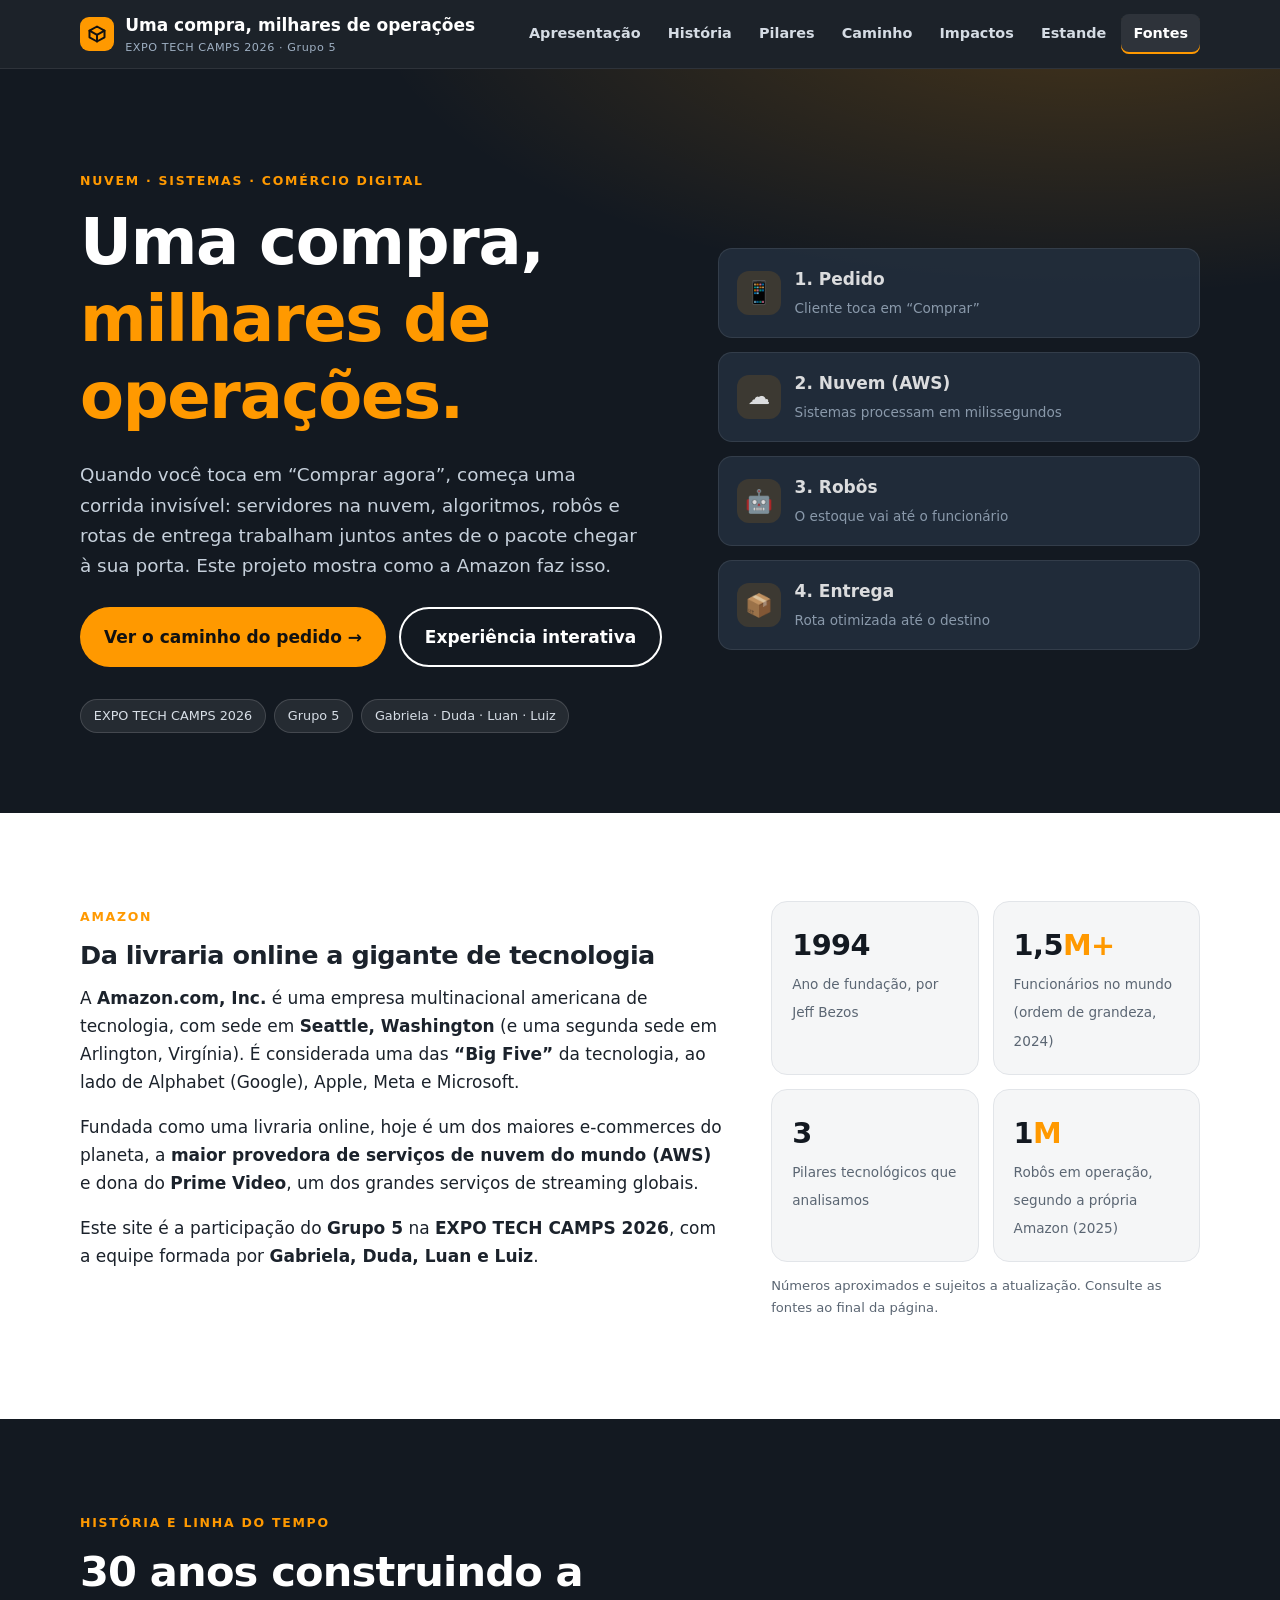
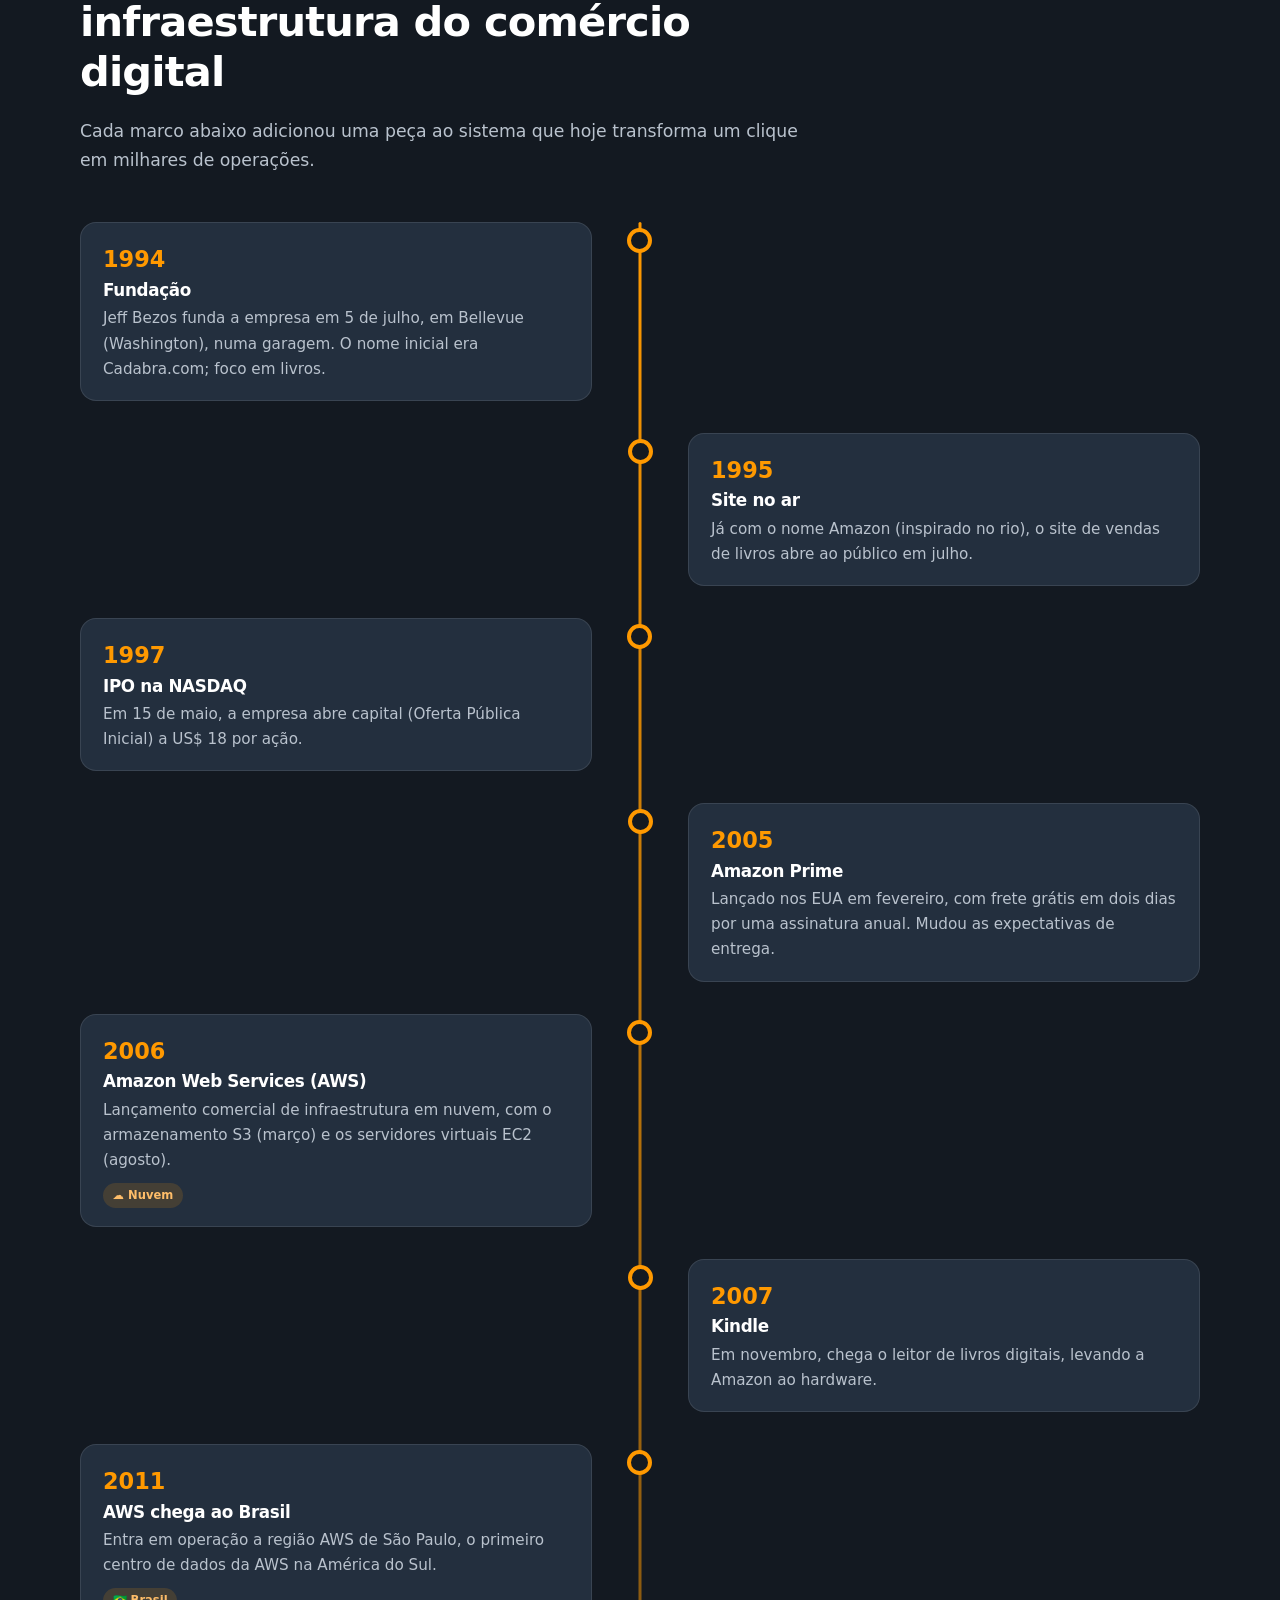
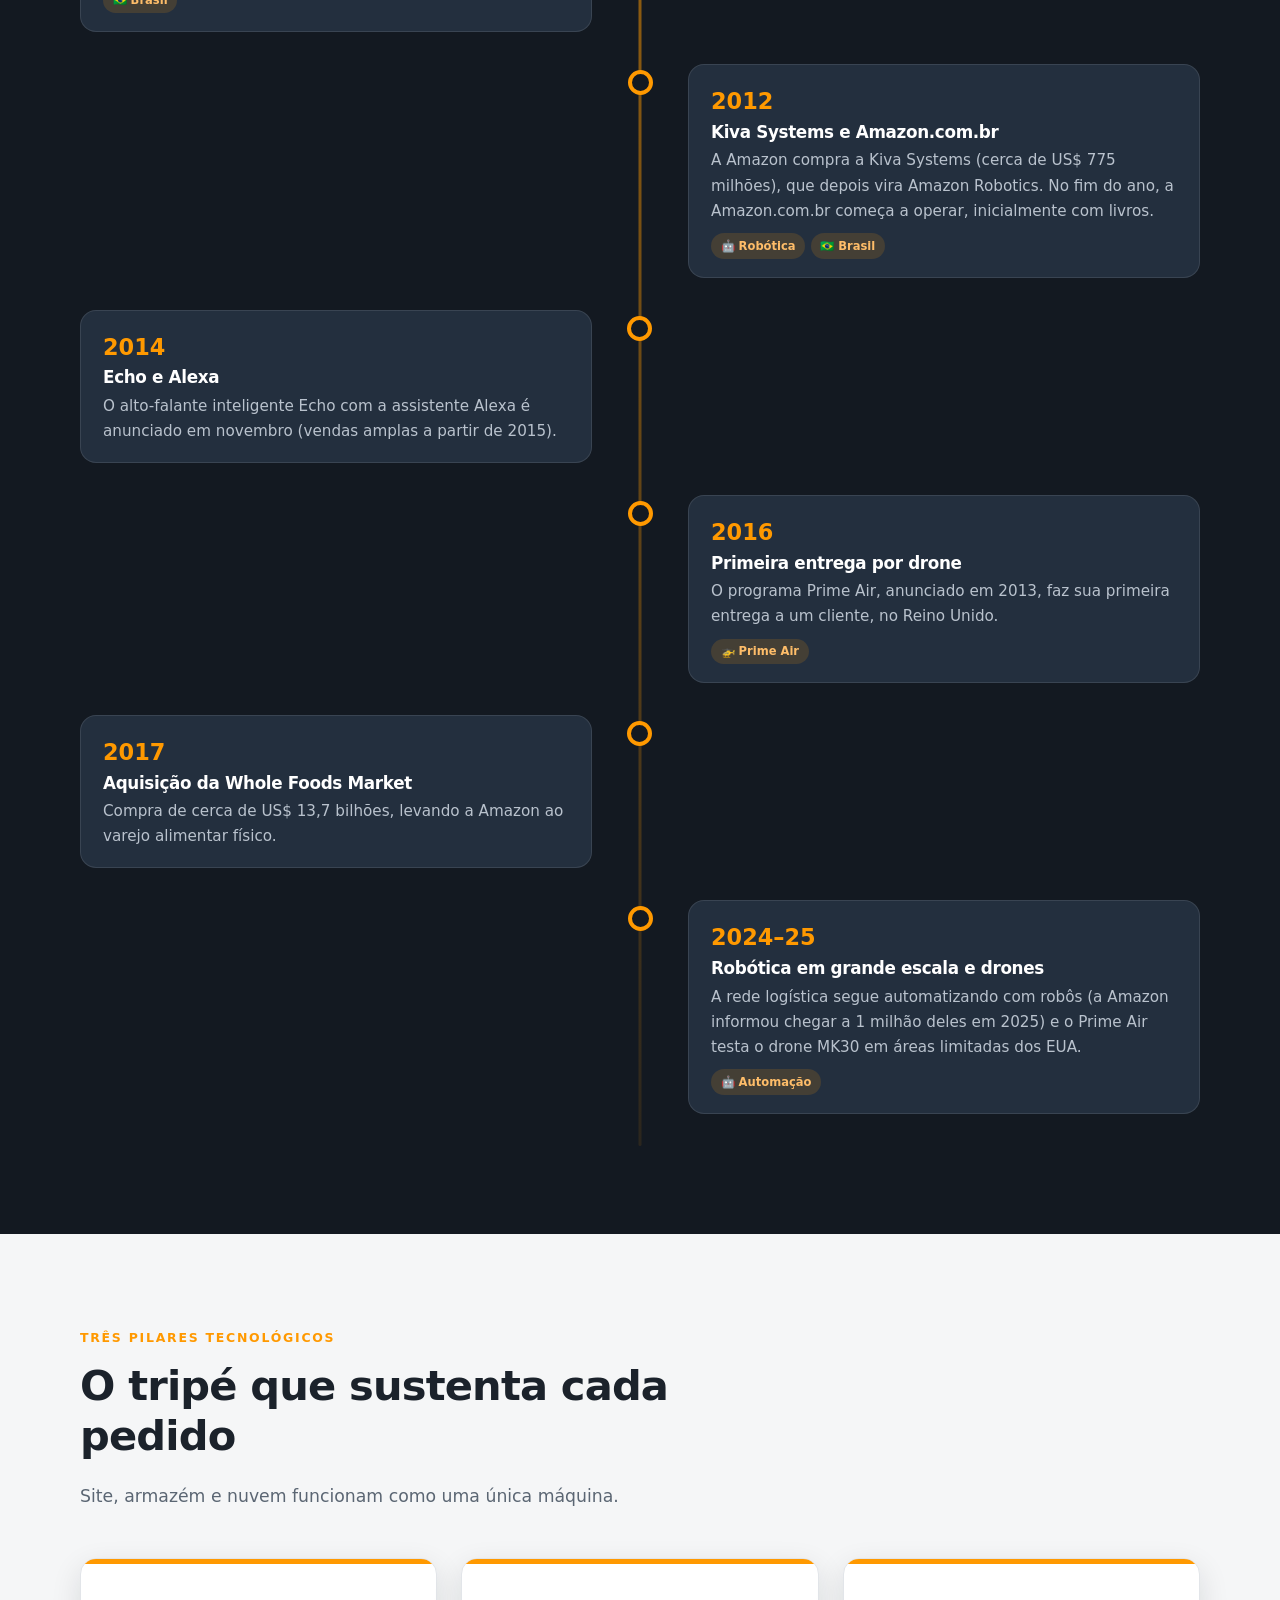
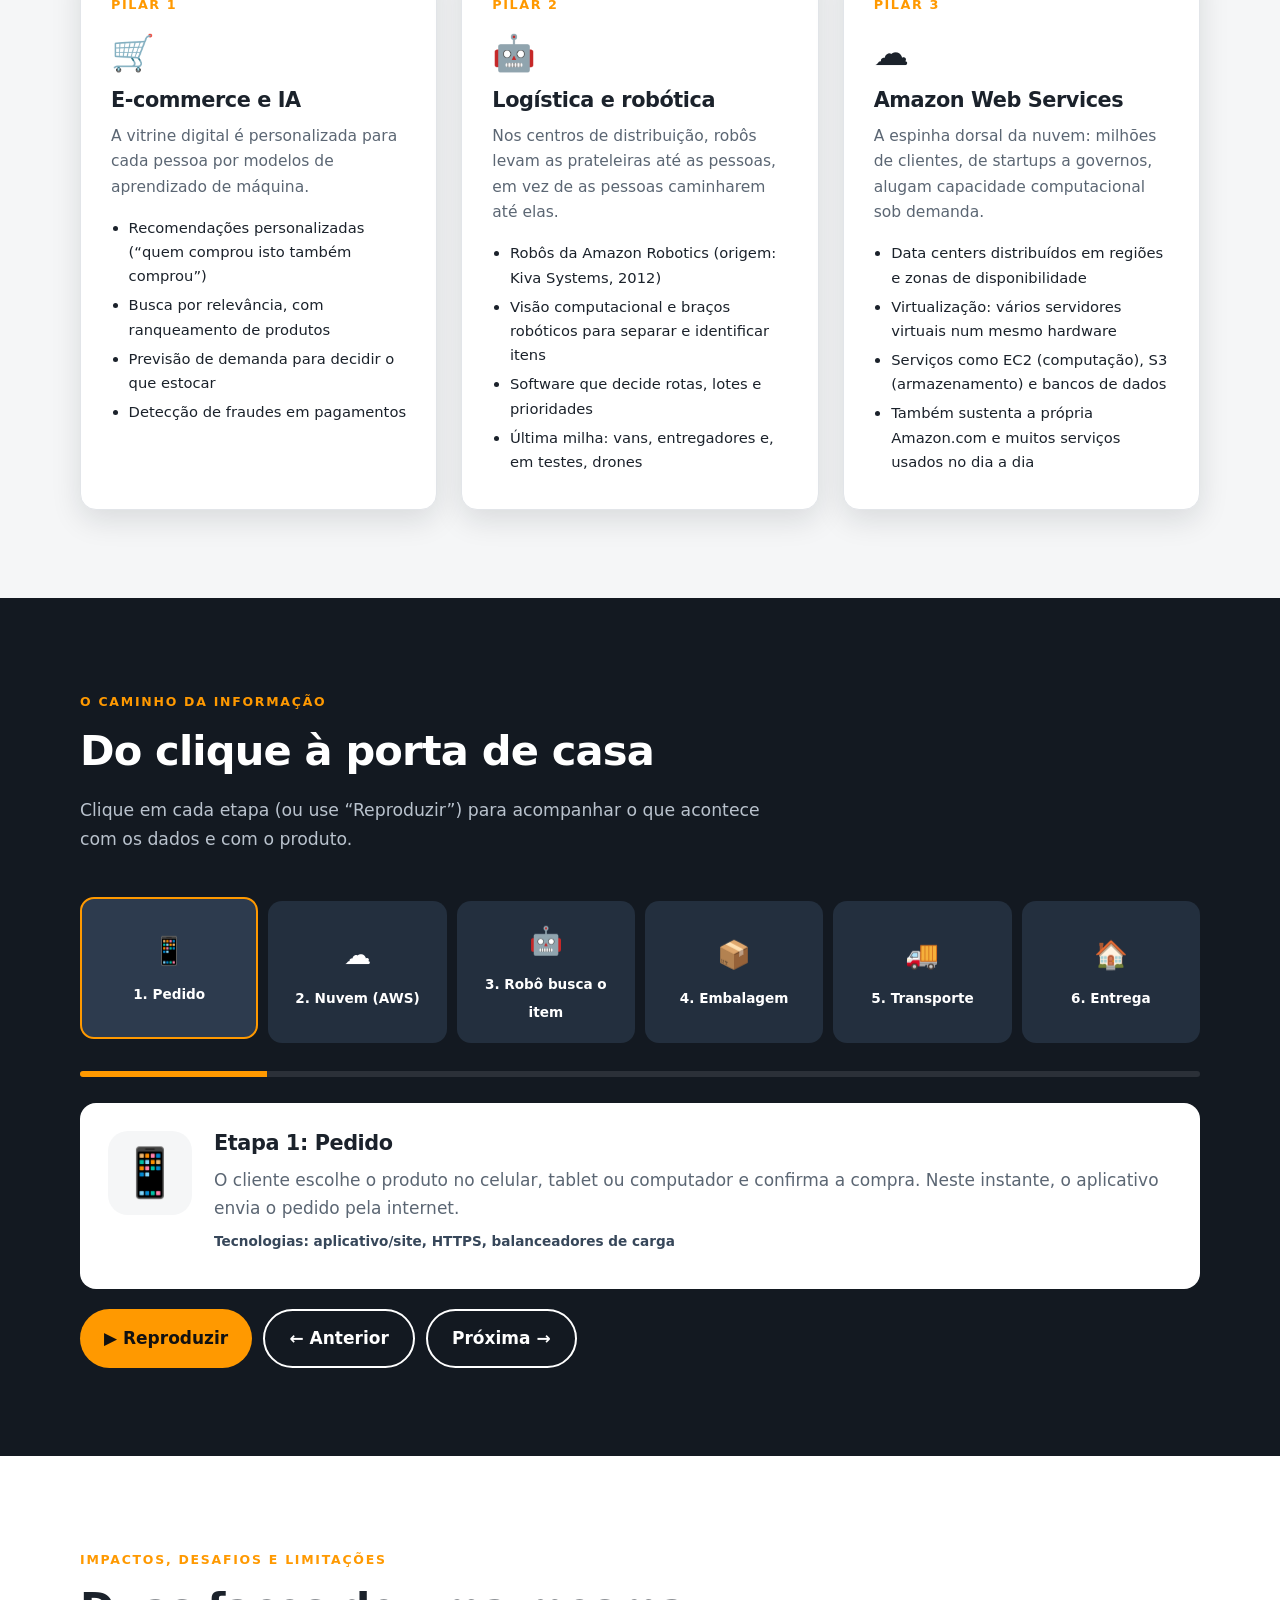
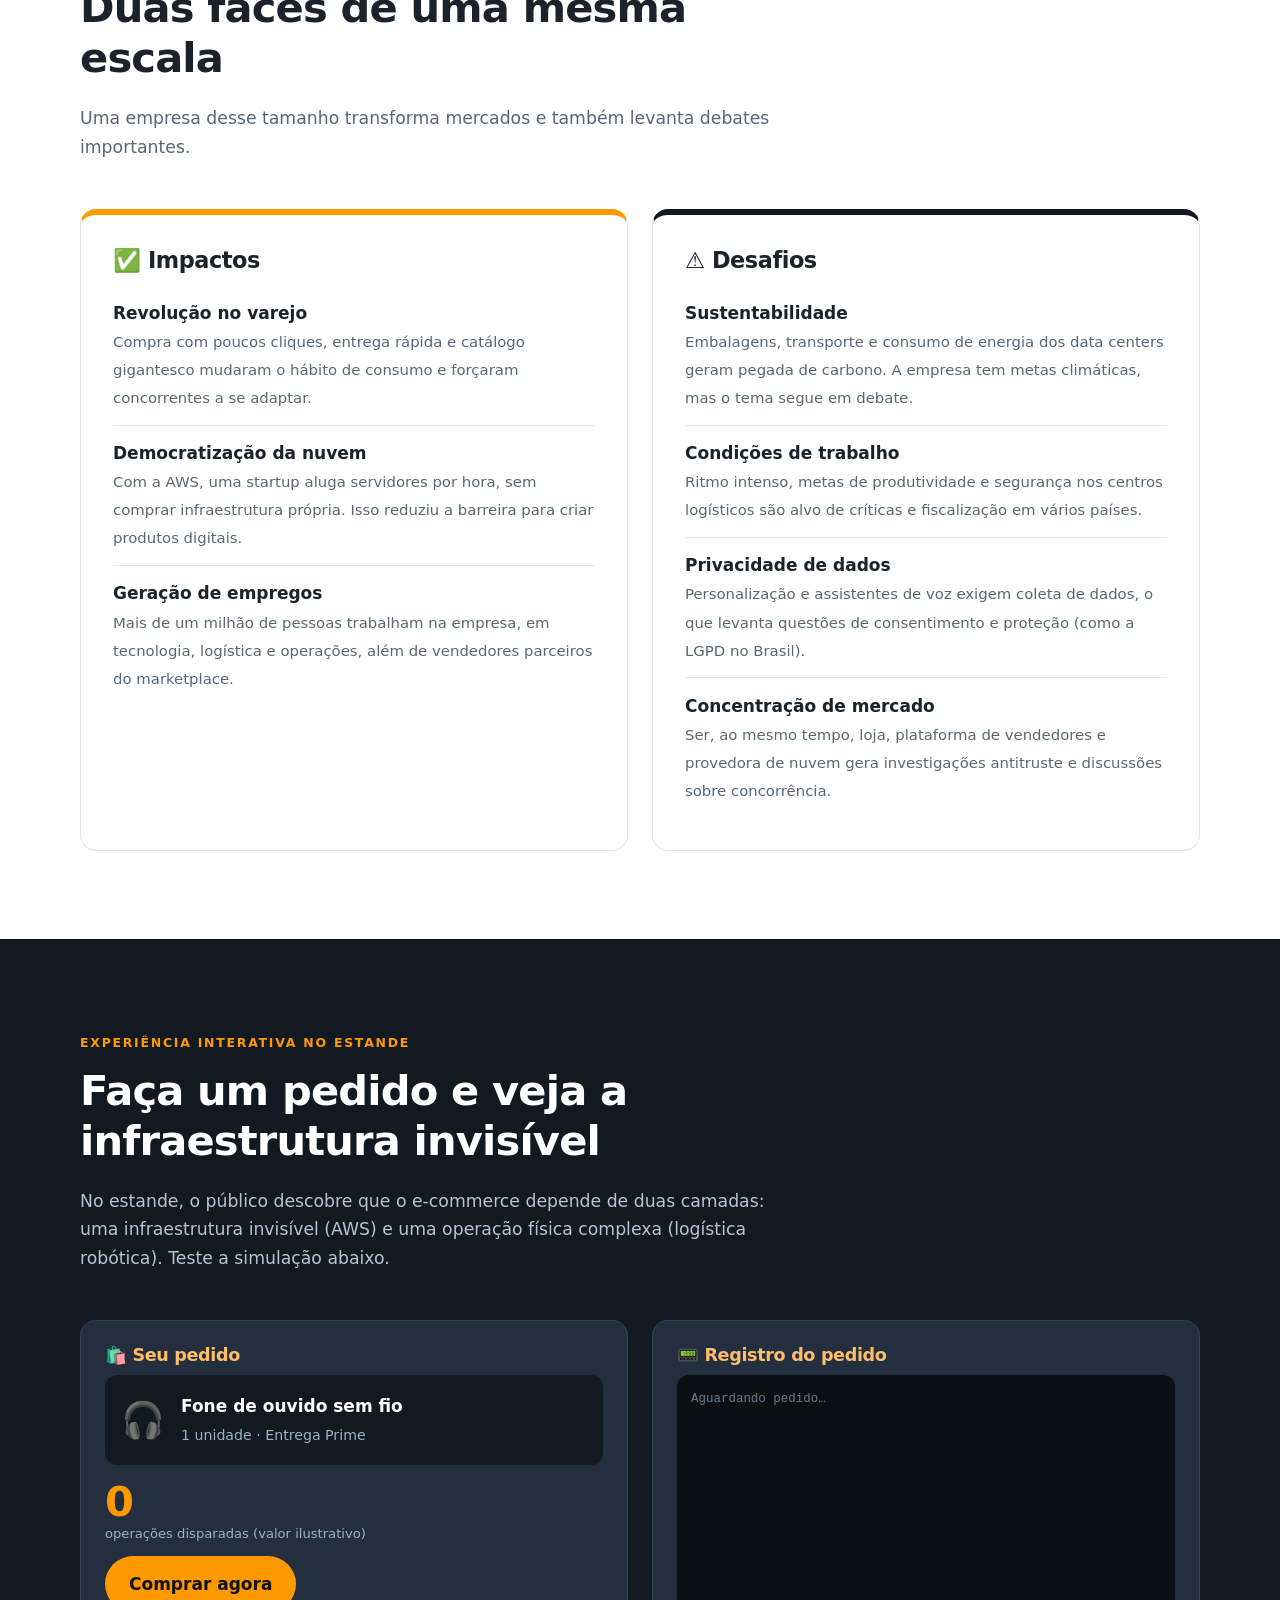
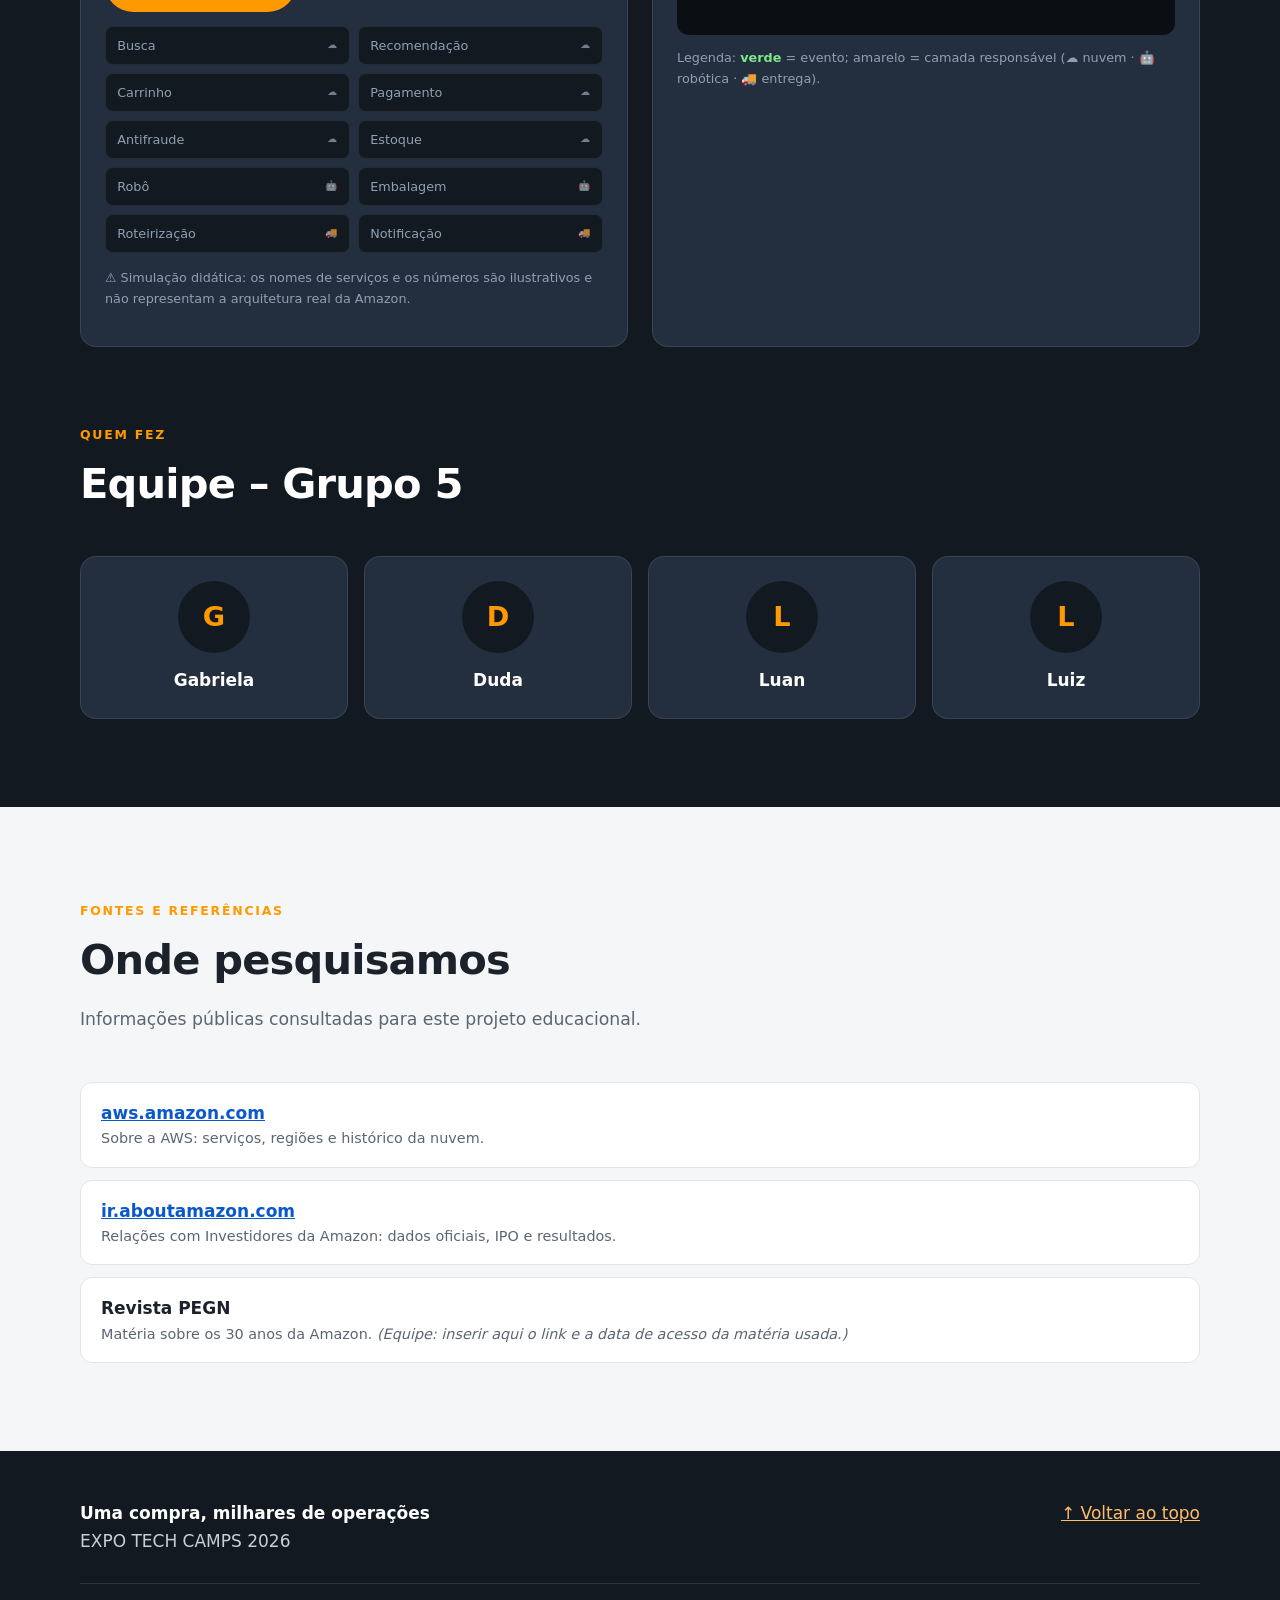
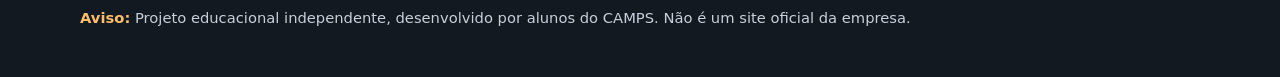
==== index.html @ 9f0504fc "first commit" ====
<!DOCTYPE html>
<html lang="pt-BR">
<head>
<meta charset="UTF-8">
<meta name="viewport" content="width=device-width, initial-scale=1">
<title>Uma compra, milhares de operações | Amazon · EXPO TECH CAMPS 2026</title>
<meta name="description" content="Projeto educacional independente sobre a Amazon: nuvem, sistemas e comércio digital. EXPO TECH CAMPS 2026 – Grupo 5.">
<meta name="theme-color" content="#131921">
<link rel="stylesheet" href="style.css">
</head>
<body>

<a class="skip" href="#conteudo">Ir para o conteúdo</a>

<!-- ================= CABEÇALHO ================= -->
<header class="site">
  <div class="container nav">
    <a class="brand" href="#inicio" aria-label="Início">
      <span class="brand-mark" aria-hidden="true">
        <svg width="20" height="20" viewBox="0 0 24 24" fill="none" stroke="currentColor" stroke-width="2.4" stroke-linecap="round" stroke-linejoin="round"><path d="M21 8l-9-5-9 5 9 5 9-5z"/><path d="M3 8v8l9 5 9-5V8"/><path d="M12 13v8"/></svg>
      </span>
      <span>Uma compra, milhares de operações<small>EXPO TECH CAMPS 2026 · Grupo 5</small></span>
    </a>
    <button class="burger" id="burger" aria-label="Abrir menu" aria-expanded="false" aria-controls="menu">
      <svg width="26" height="26" viewBox="0 0 24 24" fill="none" stroke="currentColor" stroke-width="2.2" stroke-linecap="round"><path d="M3 6h18M3 12h18M3 18h18"/></svg>
    </button>
    <nav aria-label="Principal">
      <ul id="menu">
        <li><a class="link" href="#apresentacao">Apresentação</a></li>
        <li><a class="link" href="#historia">História</a></li>
        <li><a class="link" href="#pilares">Pilares</a></li>
        <li><a class="link" href="#caminho">Caminho</a></li>
        <li><a class="link" href="#impactos">Impactos</a></li>
        <li><a class="link" href="#estande">Estande</a></li>
        <li><a class="link" href="#fontes">Fontes</a></li>
      </ul>
    </nav>
  </div>
</header>

<main id="conteudo">

<!-- ================= HERO ================= -->
<section class="hero" id="inicio">
  <div class="container hero-grid">
    <div>
      <span class="eyebrow">Nuvem · Sistemas · Comércio digital</span>
      <h1>Uma compra,<br><span>milhares de operações.</span></h1>
      <p class="lead">Quando você toca em “Comprar agora”, começa uma corrida invisível: servidores na nuvem, algoritmos, robôs e rotas de entrega trabalham juntos antes de o pacote chegar à sua porta. Este projeto mostra como a Amazon faz isso.</p>
      <div class="hero-cta">
        <a class="btn btn-primary" href="#caminho">Ver o caminho do pedido →</a>
        <a class="btn btn-ghost" href="#estande">Experiência interativa</a>
      </div>
      <div class="badges">
        <span class="badge">EXPO TECH CAMPS 2026</span>
        <span class="badge">Grupo 5</span>
        <span class="badge">Gabriela · Duda · Luan · Luiz</span>
      </div>
    </div>
    <div class="stack" aria-hidden="true">
      <div class="layer"><div class="ico">📱</div><div><b>1. Pedido</b><span>Cliente toca em “Comprar”</span></div></div>
      <div class="layer"><div class="ico">☁️</div><div><b>2. Nuvem (AWS)</b><span>Sistemas processam em milissegundos</span></div></div>
      <div class="layer"><div class="ico">🤖</div><div><b>3. Robôs</b><span>O estoque vai até o funcionário</span></div></div>
      <div class="layer"><div class="ico">📦</div><div><b>4. Entrega</b><span>Rota otimizada até o destino</span></div></div>
    </div>
  </div>
</section>

<!-- ================= APRESENTAÇÃO ================= -->
<section id="apresentacao">
  <div class="container intro-grid">
    <div class="reveal">
      <span class="eyebrow"> Amazon </span>
      <h2>Da livraria online a gigante de tecnologia</h2>
      <p>A <strong>Amazon.com, Inc.</strong> é uma empresa multinacional americana de tecnologia, com sede em <strong>Seattle, Washington</strong> (e uma segunda sede em Arlington, Virgínia). É considerada uma das <strong>“Big Five”</strong> da tecnologia, ao lado de Alphabet (Google), Apple, Meta e Microsoft.</p>
      <p>Fundada como uma livraria online, hoje é um dos maiores e-commerces do planeta, a <strong>maior provedora de serviços de nuvem do mundo (AWS)</strong> e dona do <strong>Prime Video</strong>, um dos grandes serviços de streaming globais.</p>
      <p>Este site é a participação do <strong>Grupo 5</strong> na <strong>EXPO TECH CAMPS 2026</strong>, com a equipe formada por <strong>Gabriela, Duda, Luan e Luiz</strong>.</p>
    </div>
    <div class="reveal">
      <div class="facts">
        <div class="fact"><strong>1994</strong><span>Ano de fundação, por Jeff Bezos</span></div>
        <div class="fact"><strong>1,5<em>M+</em></strong><span>Funcionários no mundo (ordem de grandeza, 2024)</span></div>
        <div class="fact"><strong>3</strong><span>Pilares tecnológicos que analisamos</span></div>
        <div class="fact"><strong>1<em>M</em></strong><span>Robôs em operação, segundo a própria Amazon (2025)</span></div>
      </div>
      <p class="note">Números aproximados e sujeitos a atualização. Consulte as fontes ao final da página.</p>
    </div>
  </div>
</section>

<!-- ================= HISTÓRIA ================= -->
<section id="historia" class="dark">
  <div class="container">
    <div class="section-head reveal">
      <span class="eyebrow"> História e linha do tempo</span>
      <h2>30 anos construindo a infraestrutura do comércio digital</h2>
      <p>Cada marco abaixo adicionou uma peça ao sistema que hoje transforma um clique em milhares de operações.</p>
    </div>
    <ol class="timeline">
      <li class="tl-item reveal"><span class="tl-dot"></span><div class="tl-card"><div class="tl-year">1994</div><h3>Fundação</h3><p>Jeff Bezos funda a empresa em 5 de julho, em Bellevue (Washington), numa garagem. O nome inicial era Cadabra.com; foco em livros.</p></div></li>
      <li class="tl-item reveal"><span class="tl-dot"></span><div class="tl-card"><div class="tl-year">1995</div><h3>Site no ar</h3><p>Já com o nome Amazon (inspirado no rio), o site de vendas de livros abre ao público em julho.</p></div></li>
      <li class="tl-item reveal"><span class="tl-dot"></span><div class="tl-card"><div class="tl-year">1997</div><h3>IPO na NASDAQ</h3><p>Em 15 de maio, a empresa abre capital (Oferta Pública Inicial) a US$ 18 por ação.</p></div></li>
      <li class="tl-item reveal"><span class="tl-dot"></span><div class="tl-card"><div class="tl-year">2005</div><h3>Amazon Prime</h3><p>Lançado nos EUA em fevereiro, com frete grátis em dois dias por uma assinatura anual. Mudou as expectativas de entrega.</p></div></li>
      <li class="tl-item reveal"><span class="tl-dot"></span><div class="tl-card"><div class="tl-year">2006</div><h3>Amazon Web Services (AWS)</h3><p>Lançamento comercial de infraestrutura em nuvem, com o armazenamento S3 (março) e os servidores virtuais EC2 (agosto).</p><span class="tag">☁️ Nuvem</span></div></li>
      <li class="tl-item reveal"><span class="tl-dot"></span><div class="tl-card"><div class="tl-year">2007</div><h3>Kindle</h3><p>Em novembro, chega o leitor de livros digitais, levando a Amazon ao hardware.</p></div></li>
      <li class="tl-item reveal"><span class="tl-dot"></span><div class="tl-card"><div class="tl-year">2011</div><h3>AWS chega ao Brasil</h3><p>Entra em operação a região AWS de São Paulo, o primeiro centro de dados da AWS na América do Sul.</p><span class="tag">🇧🇷 Brasil</span></div></li>
      <li class="tl-item reveal"><span class="tl-dot"></span><div class="tl-card"><div class="tl-year">2012</div><h3>Kiva Systems e Amazon.com.br</h3><p>A Amazon compra a Kiva Systems (cerca de US$ 775 milhões), que depois vira Amazon Robotics. No fim do ano, a Amazon.com.br começa a operar, inicialmente com livros.</p><span class="tag">🤖 Robótica</span> <span class="tag">🇧🇷 Brasil</span></div></li>
      <li class="tl-item reveal"><span class="tl-dot"></span><div class="tl-card"><div class="tl-year">2014</div><h3>Echo e Alexa</h3><p>O alto-falante inteligente Echo com a assistente Alexa é anunciado em novembro (vendas amplas a partir de 2015).</p></div></li>
      <li class="tl-item reveal"><span class="tl-dot"></span><div class="tl-card"><div class="tl-year">2016</div><h3>Primeira entrega por drone</h3><p>O programa Prime Air, anunciado em 2013, faz sua primeira entrega a um cliente, no Reino Unido.</p><span class="tag">🚁 Prime Air</span></div></li>
      <li class="tl-item reveal"><span class="tl-dot"></span><div class="tl-card"><div class="tl-year">2017</div><h3>Aquisição da Whole Foods Market</h3><p>Compra de cerca de US$ 13,7 bilhões, levando a Amazon ao varejo alimentar físico.</p></div></li>
      <li class="tl-item reveal"><span class="tl-dot"></span><div class="tl-card"><div class="tl-year">2024–25</div><h3>Robótica em grande escala e drones</h3><p>A rede logística segue automatizando com robôs (a Amazon informou chegar a 1 milhão deles em 2025) e o Prime Air testa o drone MK30 em áreas limitadas dos EUA.</p><span class="tag">🤖 Automação</span></div></li>
    </ol>
  </div>
</section>

<!-- ================= 3. PILARES ================= -->
<section id="pilares" class="alt">
  <div class="container">
    <div class="section-head reveal">
      <span class="eyebrow">Três pilares tecnológicos</span>
      <h2>O tripé que sustenta cada pedido</h2>
      <p>Site, armazém e nuvem funcionam como uma única máquina.</p>
    </div>
    <div class="pillars">
      <article class="pillar reveal">
        <span class="num">PILAR 1</span><div class="big">🛒</div>
        <h3>E-commerce e IA</h3>
        <p>A vitrine digital é personalizada para cada pessoa por modelos de aprendizado de máquina.</p>
        <ul>
          <li>Recomendações personalizadas (“quem comprou isto também comprou”)</li>
          <li>Busca por relevância, com ranqueamento de produtos</li>
          <li>Previsão de demanda para decidir o que estocar</li>
          <li>Detecção de fraudes em pagamentos</li>
        </ul>
      </article>
      <article class="pillar reveal">
        <span class="num">PILAR 2</span><div class="big">🤖</div>
        <h3>Logística e robótica</h3>
        <p>Nos centros de distribuição, robôs levam as prateleiras até as pessoas, em vez de as pessoas caminharem até elas.</p>
        <ul>
          <li>Robôs da Amazon Robotics (origem: Kiva Systems, 2012)</li>
          <li>Visão computacional e braços robóticos para separar e identificar itens</li>
          <li>Software que decide rotas, lotes e prioridades</li>
          <li>Última milha: vans, entregadores e, em testes, drones</li>
        </ul>
      </article>
      <article class="pillar reveal">
        <span class="num">PILAR 3</span><div class="big">☁️</div>
        <h3>Amazon Web Services</h3>
        <p>A espinha dorsal da nuvem: milhões de clientes, de startups a governos, alugam capacidade computacional sob demanda.</p>
        <ul>
          <li>Data centers distribuídos em regiões e zonas de disponibilidade</li>
          <li>Virtualização: vários servidores virtuais num mesmo hardware</li>
          <li>Serviços como EC2 (computação), S3 (armazenamento) e bancos de dados</li>
          <li>Também sustenta a própria Amazon.com e muitos serviços usados no dia a dia</li>
        </ul>
      </article>
    </div>
  </div>
</section>

<!-- ================= 4. CAMINHO DA INFORMAÇÃO ================= -->
<section id="caminho" class="dark">
  <div class="container">
    <div class="section-head reveal">
      <span class="eyebrow">O caminho da informação</span>
      <h2>Do clique à porta de casa</h2>
      <p>Clique em cada etapa (ou use “Reproduzir”) para acompanhar o que acontece com os dados e com o produto.</p>
    </div>
    <div class="journey" id="journey" role="tablist" aria-label="Etapas do pedido"></div>
    <div class="progress" aria-hidden="true"><i id="jprog"></i></div>
    <div class="j-detail" id="jdetail" aria-live="polite"></div>
    <div class="j-controls">
      <button class="btn btn-primary" id="jplay">▶ Reproduzir</button>
      <button class="btn btn-ghost" id="jprev">← Anterior</button>
      <button class="btn btn-ghost" id="jnext">Próxima →</button>
    </div>
  </div>
</section>

<!-- ================= 5. IMPACTOS ================= -->
<section id="impactos">
  <div class="container">
    <div class="section-head reveal">
      <span class="eyebrow">Impactos, desafios e limitações</span>
      <h2>Duas faces de uma mesma escala</h2>
      <p>Uma empresa desse tamanho transforma mercados e também levanta debates importantes.</p>
    </div>
    <div class="two-col">
      <div class="panel pos reveal">
        <h3>✅ Impactos</h3>
        <ul>
          <li><b>Revolução no varejo</b><span>Compra com poucos cliques, entrega rápida e catálogo gigantesco mudaram o hábito de consumo e forçaram concorrentes a se adaptar.</span></li>
          <li><b>Democratização da nuvem</b><span>Com a AWS, uma startup aluga servidores por hora, sem comprar infraestrutura própria. Isso reduziu a barreira para criar produtos digitais.</span></li>
          <li><b>Geração de empregos</b><span>Mais de um milhão de pessoas trabalham na empresa, em tecnologia, logística e operações, além de vendedores parceiros do marketplace.</span></li>
        </ul>
      </div>
      <div class="panel neg reveal">
        <h3>⚠️ Desafios</h3>
        <ul>
          <li><b>Sustentabilidade</b><span>Embalagens, transporte e consumo de energia dos data centers geram pegada de carbono. A empresa tem metas climáticas, mas o tema segue em debate.</span></li>
          <li><b>Condições de trabalho</b><span>Ritmo intenso, metas de produtividade e segurança nos centros logísticos são alvo de críticas e fiscalização em vários países.</span></li>
          <li><b>Privacidade de dados</b><span>Personalização e assistentes de voz exigem coleta de dados, o que levanta questões de consentimento e proteção (como a LGPD no Brasil).</span></li>
          <li><b>Concentração de mercado</b><span>Ser, ao mesmo tempo, loja, plataforma de vendedores e provedora de nuvem gera investigações antitruste e discussões sobre concorrência.</span></li>
        </ul>
      </div>
    </div>
  </div>
</section>

<!-- ================= 6. EXPERIÊNCIA INTERATIVA ================= -->
<section id="estande" class="dark">
  <div class="container">
    <div class="section-head reveal">
      <span class="eyebrow"> Experiência interativa no estande</span>
      <h2>Faça um pedido e veja a infraestrutura invisível</h2>
      <p>No estande, o público descobre que o e-commerce depende de duas camadas: uma infraestrutura invisível (AWS) e uma operação física complexa (logística robótica). Teste a simulação abaixo.</p>
    </div>
    <div class="sim reveal">
      <div class="sim-box">
        <h3>🛍️ Seu pedido</h3>
        <div class="cart"><span class="ic">🎧</span><div><b>Fone de ouvido sem fio</b><br><small>1 unidade · Entrega Prime</small></div></div>
        <div class="counter" id="opsCount">0</div>
        <div class="counter-label">operações disparadas (valor ilustrativo)</div>
        <button class="btn btn-primary" id="simBtn">Comprar agora</button>
        <div class="svc-list" id="svcList"></div>
        <p class="disclaimer-sim">⚠️ Simulação didática: os nomes de serviços e os números são ilustrativos e não representam a arquitetura real da Amazon.</p>
      </div>
      <div class="sim-box">
        <h3>📟 Registro do pedido</h3>
        <div class="log" id="log" role="log" aria-live="polite"><div class="t">Aguardando pedido…</div></div>
        <p class="disclaimer-sim" style="margin-top:12px">Legenda: <b style="color:#7ee787">verde</b> = evento; <span class="c">amarelo</span> = camada responsável (☁️ nuvem · 🤖 robótica · 🚚 entrega).</p>
      </div>
    </div>

    <div class="section-head" style="margin-top:72px">
      <span class="eyebrow">Quem fez</span>
      <h2>Equipe – Grupo 5</h2>
    </div>
    <div class="team">
      <div class="member" style="background:var(--ink-2);border-color:rgba(255,255,255,.1)"><div class="avatar">G</div><b>Gabriela</b></div>
      <div class="member" style="background:var(--ink-2);border-color:rgba(255,255,255,.1)"><div class="avatar">D</div><b>Duda</b></div>
      <div class="member" style="background:var(--ink-2);border-color:rgba(255,255,255,.1)"><div class="avatar">L</div><b>Luan</b></div>
      <div class="member" style="background:var(--ink-2);border-color:rgba(255,255,255,.1)"><div class="avatar">L</div><b>Luiz</b></div>
    </div>
  </div>
</section>

<!-- ================= 7. FONTES ================= -->
<section id="fontes" class="alt">
  <div class="container">
    <div class="section-head reveal">
      <span class="eyebrow"> Fontes e referências</span>
      <h2>Onde pesquisamos</h2>
      <p>Informações públicas consultadas para este projeto educacional.</p>
    </div>
    <ul class="sources reveal">
      <li><a href="https://aws.amazon.com" target="_blank" rel="noopener noreferrer">aws.amazon.com</a><span>Sobre a AWS: serviços, regiões e histórico da nuvem.</span></li>
      <li><a href="https://ir.aboutamazon.com" target="_blank" rel="noopener noreferrer">ir.aboutamazon.com</a><span>Relações com Investidores da Amazon: dados oficiais, IPO e resultados.</span></li>
      <li><strong>Revista PEGN</strong><span>Matéria sobre os 30 anos da Amazon. <em>(Equipe: inserir aqui o link e a data de acesso da matéria usada.)</em></span></li>
    </ul>
  </div>
</section>

</main>

<!-- ================= RODAPÉ ================= -->
<footer>
  <div class="container">
    <div class="foot-grid">
      <div><b style="color:#fff">Uma compra, milhares de operações</b><br>EXPO TECH CAMPS 2026 </div>
      <div><a href="#inicio" style="color:var(--yellow)">↑ Voltar ao topo</a></div>
    </div>
    <p class="foot-aviso"><strong>Aviso:</strong> Projeto educacional independente, desenvolvido por alunos do CAMPS. Não é um site oficial da empresa.</p>
  </div>

  
</footer>

<script src="script.js" defer></script>
</body>
</html>
---- style.css ----
/*  VARIÁVEIS E RESET */
:root{
  --ink:#131921;          /* preto "tinta" (fundo escuro) */
  --ink-2:#232f3e;        /* azul-grafite */
  --ink-3:#37475a;
  --orange:#ff9900;       /* laranja de destaque */
  --yellow:#febd69;       /* amarelo suave */
  --white:#ffffff;
  --paper:#f5f6f7;
  --text:#1b222b;
  --muted:#5b6673;
  --line:#e2e5e9;
  --radius:16px;
  --shadow:0 10px 30px rgba(19,25,33,.12);
  --max:1120px;
}
*,*::before,*::after{box-sizing:border-box}
html{scroll-behavior:smooth;scroll-padding-top:80px}
body{
  margin:0;font-family:system-ui,-apple-system,"Segoe UI",Roboto,"Helvetica Neue",Arial,sans-serif;
  color:var(--text);background:var(--white);line-height:1.65;font-size:17px;
  -webkit-font-smoothing:antialiased;
}
img,svg{max-width:100%;display:block}
a{color:inherit}
h1,h2,h3{line-height:1.2;margin:0 0 .5em;letter-spacing:-.02em}
p{margin:0 0 1em}
.container{width:min(100% - 2.5rem,var(--max));margin-inline:auto}
section{padding:88px 0}
.skip{position:absolute;left:-999px;top:0;background:var(--orange);color:#000;padding:.6rem 1rem;z-index:200;font-weight:700}
.skip:focus{left:0}
:focus-visible{outline:3px solid var(--orange);outline-offset:3px;border-radius:6px}

/* Etiqueta acima dos títulos */
.eyebrow{display:inline-block;font-size:.78rem;font-weight:800;letter-spacing:.14em;text-transform:uppercase;color:var(--orange);margin-bottom:.8rem}
.section-head{max-width:720px;margin-bottom:48px}
.section-head h2{font-size:clamp(1.8rem,4vw,2.6rem)}
.section-head p{color:var(--muted);font-size:1.08rem}
.dark{background:var(--ink);color:var(--white)}
.dark .section-head p{color:#b9c2cd}
.alt{background:var(--paper)}

/* Botões */
.btn{display:inline-flex;align-items:center;gap:.5rem;border:0;cursor:pointer;font:inherit;font-weight:700;
  padding:.85rem 1.5rem;border-radius:999px;text-decoration:none;transition:transform .15s,box-shadow .15s,background .15s}
.btn-primary{background:var(--orange);color:#111}
.btn-primary:hover{background:var(--yellow);transform:translateY(-2px);box-shadow:0 8px 20px rgba(255,153,0,.35)}
.btn-ghost{background:transparent;color:inherit;border:2px solid currentColor}
.btn-ghost:hover{background:rgba(255,255,255,.1)}

/*  NAVEGAÇÃO */
header.site{position:sticky;top:0;z-index:100;background:rgba(19,25,33,.96);backdrop-filter:blur(8px);border-bottom:1px solid rgba(255,255,255,.08)}
.nav{display:flex;align-items:center;justify-content:space-between;height:68px}
.brand{display:flex;align-items:center;gap:.7rem;text-decoration:none;color:#fff;font-weight:800}
.brand-mark{width:34px;height:34px;border-radius:9px;background:var(--orange);display:grid;place-items:center;color:#111}
.brand small{display:block;font-weight:500;color:#9fb0c3;font-size:.7rem;letter-spacing:.05em}
.nav ul{display:flex;gap:.2rem;list-style:none;margin:0;padding:0}
.nav a.link{display:block;color:#d5dce4;text-decoration:none;font-size:.9rem;font-weight:600;padding:.5rem .75rem;border-radius:8px;transition:.15s}
.nav a.link:hover,.nav a.link.active{color:#fff;background:rgba(255,255,255,.08)}
.nav a.link.active{box-shadow:inset 0 -2px 0 var(--orange)}
.burger{display:none;background:none;border:0;color:#fff;cursor:pointer;padding:.5rem}
@media (max-width:960px){
  .burger{display:block}
  .nav ul{position:absolute;top:68px;left:0;right:0;background:var(--ink);flex-direction:column;padding:.5rem 1.25rem 1.25rem;
    border-bottom:1px solid rgba(255,255,255,.1);display:none}
  .nav ul.open{display:flex}
  .nav a.link{padding:.85rem .5rem}
}

/* HERO */
.hero{background:radial-gradient(1200px 500px at 85% -10%,rgba(255,153,0,.22),transparent 60%),var(--ink);color:#fff;padding:96px 0 80px;overflow:hidden}
.hero-grid{display:grid;grid-template-columns:1.1fr .9fr;gap:48px;align-items:center}
.hero h1{font-size:clamp(2.2rem,6vw,4rem);margin-bottom:.4em}
.hero h1 span{color:var(--orange)}
.hero p.lead{font-size:1.15rem;color:#c6d0db;max-width:560px}
.hero-cta{display:flex;flex-wrap:wrap;gap:.8rem;margin-top:1.6rem}
.badges{display:flex;flex-wrap:wrap;gap:.5rem;margin-top:2rem}
.badge{font-size:.8rem;padding:.35rem .8rem;border-radius:999px;background:rgba(255,255,255,.08);border:1px solid rgba(255,255,255,.14);color:#d7dee6}

/* Ilustração do hero: pacote que percorre as camadas */
.stack{position:relative;display:grid;gap:14px}
.layer{display:flex;align-items:center;gap:14px;padding:16px 18px;border-radius:14px;background:var(--ink-2);border:1px solid rgba(255,255,255,.1);
  animation:pulse 8s infinite;opacity:.85}
.layer:nth-child(1){animation-delay:0s}.layer:nth-child(2){animation-delay:2s}
.layer:nth-child(3){animation-delay:4s}.layer:nth-child(4){animation-delay:6s}
.layer .ico{width:44px;height:44px;border-radius:12px;background:rgba(255,153,0,.15);display:grid;place-items:center;font-size:1.4rem;flex:none}
.layer b{display:block}.layer span{font-size:.85rem;color:#9fb0c3}
@keyframes pulse{0%,22%{border-color:var(--orange);box-shadow:0 0 0 4px rgba(255,153,0,.18);opacity:1}28%,100%{border-color:rgba(255,255,255,.1);box-shadow:none;opacity:.85}}
@media (max-width:860px){.hero-grid{grid-template-columns:1fr}.hero{padding:64px 0}}


.intro-grid{display:grid;grid-template-columns:1.2fr .8fr;gap:48px;align-items:start}
.facts{display:grid;grid-template-columns:1fr 1fr;gap:14px}
.fact{background:var(--paper);border-radius:var(--radius);padding:20px;border:1px solid var(--line)}
.fact strong{display:block;font-size:1.8rem;color:var(--ink);letter-spacing:-.02em}
.fact strong em{font-style:normal;color:var(--orange)}
.fact span{font-size:.85rem;color:var(--muted)}
.note{font-size:.82rem;color:var(--muted);margin-top:.8rem}
@media (max-width:860px){.intro-grid{grid-template-columns:1fr}}

/* LINHA DO TEMPO */
.timeline{position:relative;list-style:none;margin:0;padding:0}
.timeline::before{content:"";position:absolute;left:22px;top:0;bottom:0;width:3px;background:linear-gradient(var(--orange),rgba(255,153,0,.1));border-radius:3px}
.tl-item{position:relative;padding:0 0 28px 64px}
.tl-dot{position:absolute;left:11px;top:6px;width:25px;height:25px;border-radius:50%;background:var(--ink);border:4px solid var(--orange)}
.tl-card{background:var(--ink-2);border:1px solid rgba(255,255,255,.1);border-radius:var(--radius);padding:18px 22px}
.tl-year{font-size:1.4rem;font-weight:800;color:var(--orange)}
.tl-card h3{font-size:1.05rem;margin:.1rem 0 .4rem}
.tl-card p{margin:0;color:#b9c2cd;font-size:.95rem}
.tl-card .tag{display:inline-block;margin-top:.6rem;font-size:.72rem;font-weight:700;padding:.2rem .6rem;border-radius:999px;background:rgba(255,153,0,.15);color:var(--yellow)}
@media (min-width:900px){
  .timeline::before{left:50%;transform:translateX(-50%)}
  .tl-item{width:50%;padding:0 48px 32px 0}
  .tl-item:nth-child(even){margin-left:50%;padding:0 0 32px 48px}
  .tl-dot{left:auto;right:-12px}
  .tl-item:nth-child(even) .tl-dot{right:auto;left:-12px}
}

/*PILARES*/
.pillars{display:grid;grid-template-columns:repeat(3,1fr);gap:24px}
.pillar{background:#fff;border:1px solid var(--line);border-radius:var(--radius);padding:30px;box-shadow:var(--shadow);position:relative;overflow:hidden;transition:transform .2s}
.pillar:hover{transform:translateY(-6px)}
.pillar::before{content:"";position:absolute;inset:0 0 auto 0;height:5px;background:var(--orange)}
.pillar .num{font-size:.8rem;font-weight:800;color:var(--orange);letter-spacing:.12em}
.pillar .big{font-size:2.2rem;margin:.4rem 0}
.pillar h3{font-size:1.3rem}
.pillar p{color:var(--muted);font-size:.97rem}
.pillar ul{margin:0;padding-left:1.1rem;color:var(--text);font-size:.92rem}
.pillar li{margin-bottom:.3rem}
@media (max-width:900px){.pillars{grid-template-columns:1fr}}

/*  CAMINHO DA INFORMAÇÃO  */
.journey{display:grid;grid-template-columns:repeat(6,1fr);gap:10px;counter-reset:s;margin-bottom:28px;position:relative}
.j-step{background:var(--ink-2);border:2px solid transparent;border-radius:14px;padding:16px 10px;text-align:center;cursor:pointer;color:#fff;font:inherit;transition:.2s}
.j-step .ic{font-size:1.7rem;display:block;margin-bottom:.3rem}
.j-step small{display:block;font-size:.76rem;color:#9fb0c3;line-height:1.3}
.j-step b{font-size:.85rem}
.j-step:hover{border-color:rgba(255,153,0,.5)}
.j-step.active{border-color:var(--orange);background:#2d3b4e;transform:translateY(-4px)}
.j-step.done{background:rgba(255,153,0,.14)}
.progress{height:6px;background:rgba(255,255,255,.1);border-radius:6px;overflow:hidden;margin-bottom:26px}
.progress i{display:block;height:100%;width:0;background:var(--orange);transition:width .5s}
.j-detail{background:#fff;color:var(--text);border-radius:var(--radius);padding:28px;display:grid;grid-template-columns:auto 1fr;gap:22px;align-items:start;min-height:170px}
.j-detail .ic{font-size:3rem;background:var(--paper);width:84px;height:84px;border-radius:20px;display:grid;place-items:center}
.j-detail h3{font-size:1.3rem}
.j-detail p{color:var(--muted);margin-bottom:.5rem}
.j-detail .tech{font-size:.85rem;font-weight:700;color:var(--ink-3)}
.j-controls{display:flex;gap:.7rem;margin-top:20px;flex-wrap:wrap}
@media (max-width:860px){
  .journey{grid-template-columns:repeat(2,1fr)}
  .j-detail{grid-template-columns:1fr}
}

/* IMPACTOS E DESAFIOS */
.two-col{display:grid;grid-template-columns:1fr 1fr;gap:24px}
.panel{border-radius:var(--radius);padding:32px;border:1px solid var(--line);background:#fff}
.panel.pos{border-top:6px solid var(--orange)}
.panel.neg{border-top:6px solid var(--ink)}
.panel h3{font-size:1.4rem}
.panel ul{list-style:none;padding:0;margin:0}
.panel li{padding:.85rem 0;border-bottom:1px solid var(--line)}
.panel li:last-child{border:0}
.panel li b{display:block}
.panel li span{color:var(--muted);font-size:.93rem}
@media (max-width:860px){.two-col{grid-template-columns:1fr}}

/* Simulador */
.sim{display:grid;grid-template-columns:1fr 1fr;gap:24px}
.sim-box{background:var(--ink-2);border:1px solid rgba(255,255,255,.1);border-radius:var(--radius);padding:24px}
.sim-box h3{font-size:1.1rem;color:var(--yellow)}
.cart{display:flex;align-items:center;gap:16px;background:var(--ink);padding:16px;border-radius:12px;margin-bottom:16px}
.cart .ic{font-size:2.2rem}
.cart small{color:#9fb0c3}
.counter{font-size:2.6rem;font-weight:800;color:var(--orange);letter-spacing:-.03em;line-height:1}
.counter-label{font-size:.82rem;color:#9fb0c3;margin-bottom:12px}
.svc-list{display:grid;grid-template-columns:1fr 1fr;gap:8px;margin:14px 0}
.svc{font-size:.8rem;padding:.5rem .7rem;border-radius:8px;background:var(--ink);border:1px solid rgba(255,255,255,.08);color:#8fa0b3;transition:.25s;display:flex;gap:.4rem;align-items:center}
.svc.on{color:#111;background:var(--orange);border-color:var(--orange);font-weight:700}
.svc .tier{font-size:.62rem;opacity:.75;margin-left:auto;text-transform:uppercase;letter-spacing:.06em}
.log{background:#0b0f14;border-radius:12px;padding:14px;font-family:ui-monospace,SFMono-Regular,Menlo,Consolas,monospace;font-size:.78rem;color:#7ee787;height:260px;overflow:auto}
.log div{margin-bottom:4px}.log .t{color:#6b7a8a}.log .c{color:var(--yellow)}
.disclaimer-sim{font-size:.8rem;color:#8fa0b3;margin-top:12px}
@media (max-width:860px){.sim{grid-template-columns:1fr}}

/* Equipe */
.team{display:grid;grid-template-columns:repeat(4,1fr);gap:16px}
.member{text-align:center;padding:24px 12px;border:1px solid var(--line);border-radius:var(--radius);background:#fff}
.avatar{width:72px;height:72px;border-radius:50%;background:var(--ink);color:var(--orange);display:grid;place-items:center;font-size:1.7rem;font-weight:800;margin:0 auto .8rem}
.member b{display:block}
@media (max-width:760px){.team{grid-template-columns:1fr 1fr}}

/* Fontes */
.sources{list-style:none;padding:0;margin:0;display:grid;gap:12px}
.sources li{background:#fff;border:1px solid var(--line);border-radius:12px;padding:16px 20px}
.sources a{color:#0a58ca;font-weight:700;word-break:break-all}
.sources span{display:block;color:var(--muted);font-size:.9rem}

/* Rodapé */
footer{background:var(--ink);color:#c6d0db;padding:48px 0 32px}
.foot-grid{display:flex;justify-content:space-between;gap:24px;flex-wrap:wrap;margin-bottom:28px}
.foot-aviso{border-top:1px solid rgba(255,255,255,.12);padding-top:22px;font-size:.92rem}
.foot-aviso strong{color:var(--yellow)}

/* Animação de entrada */
.reveal{opacity:0;transform:translateY(24px);transition:opacity .7s,transform .7s}
.reveal.in{opacity:1;transform:none}
@media (prefers-reduced-motion:reduce){
  html{scroll-behavior:auto}
  .reveal{opacity:1;transform:none;transition:none}
  .layer{animation:none}
  *{transition-duration:.01ms!important}
}
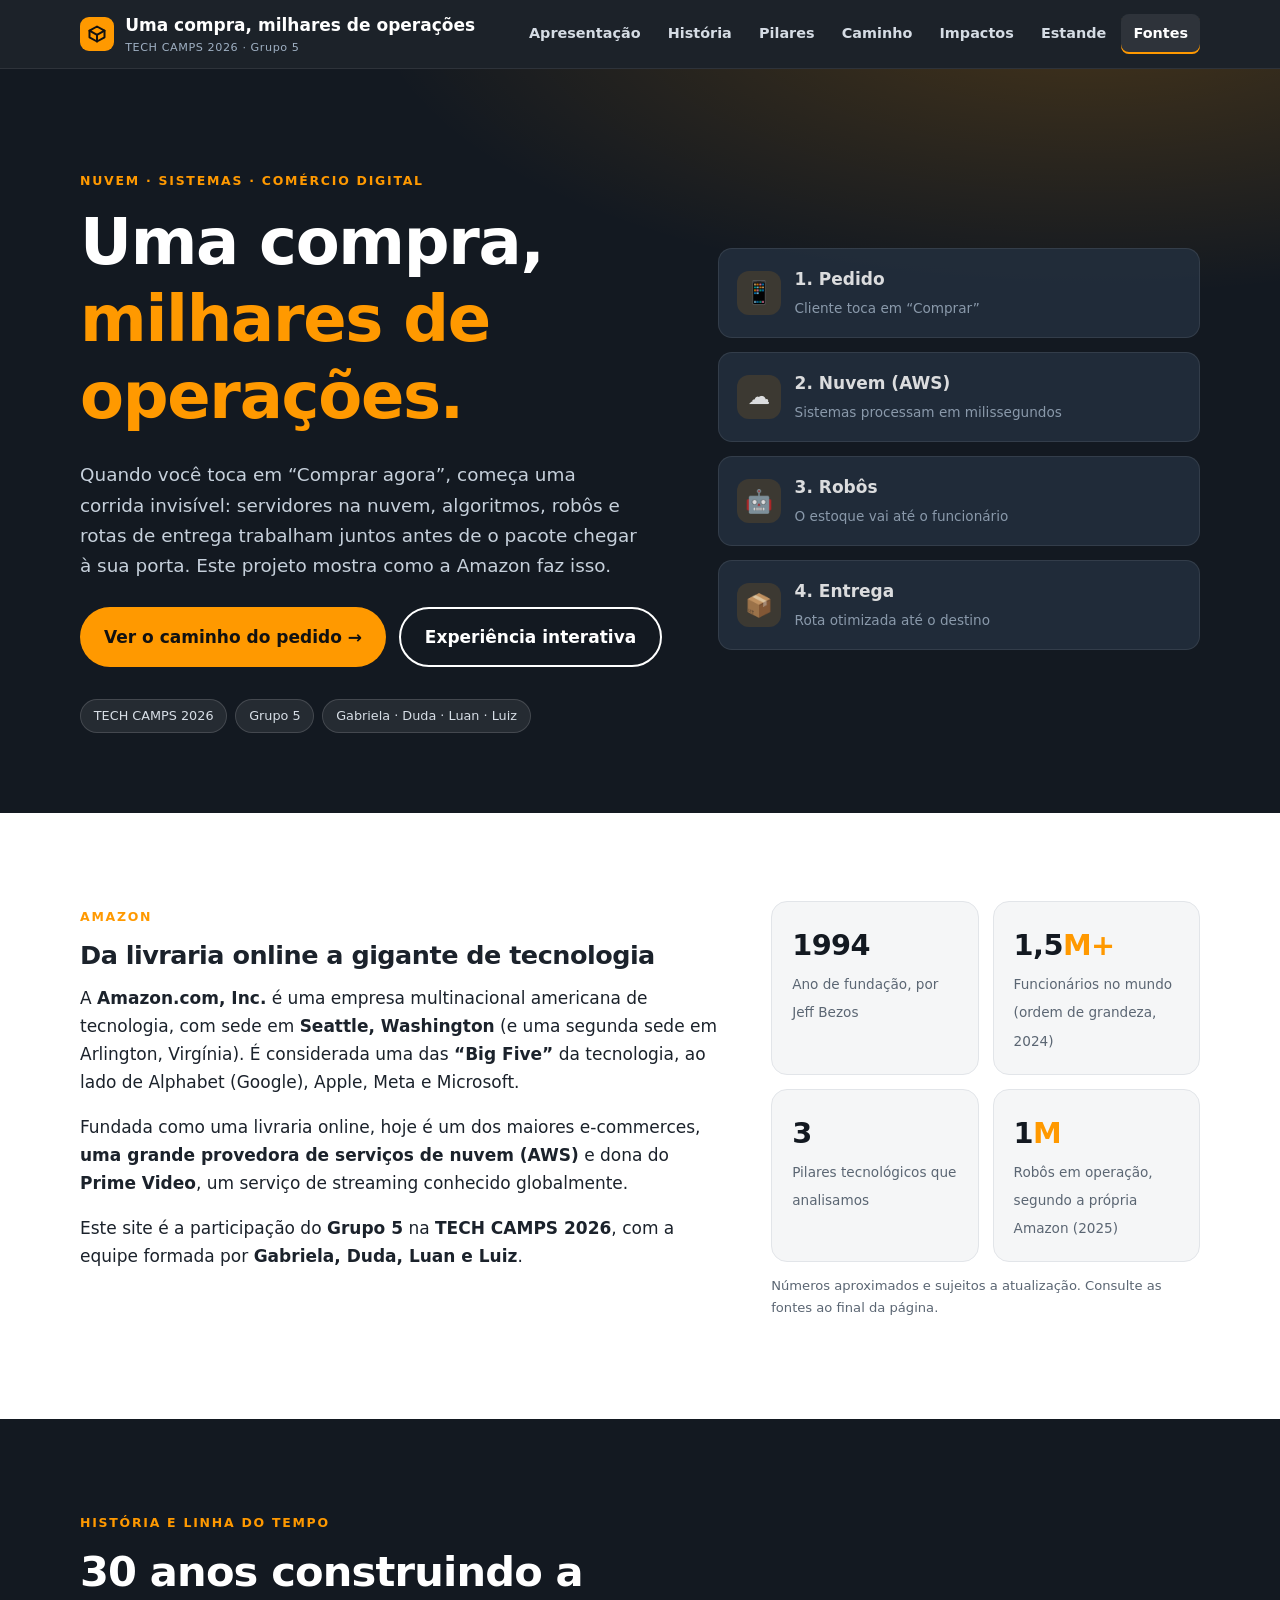
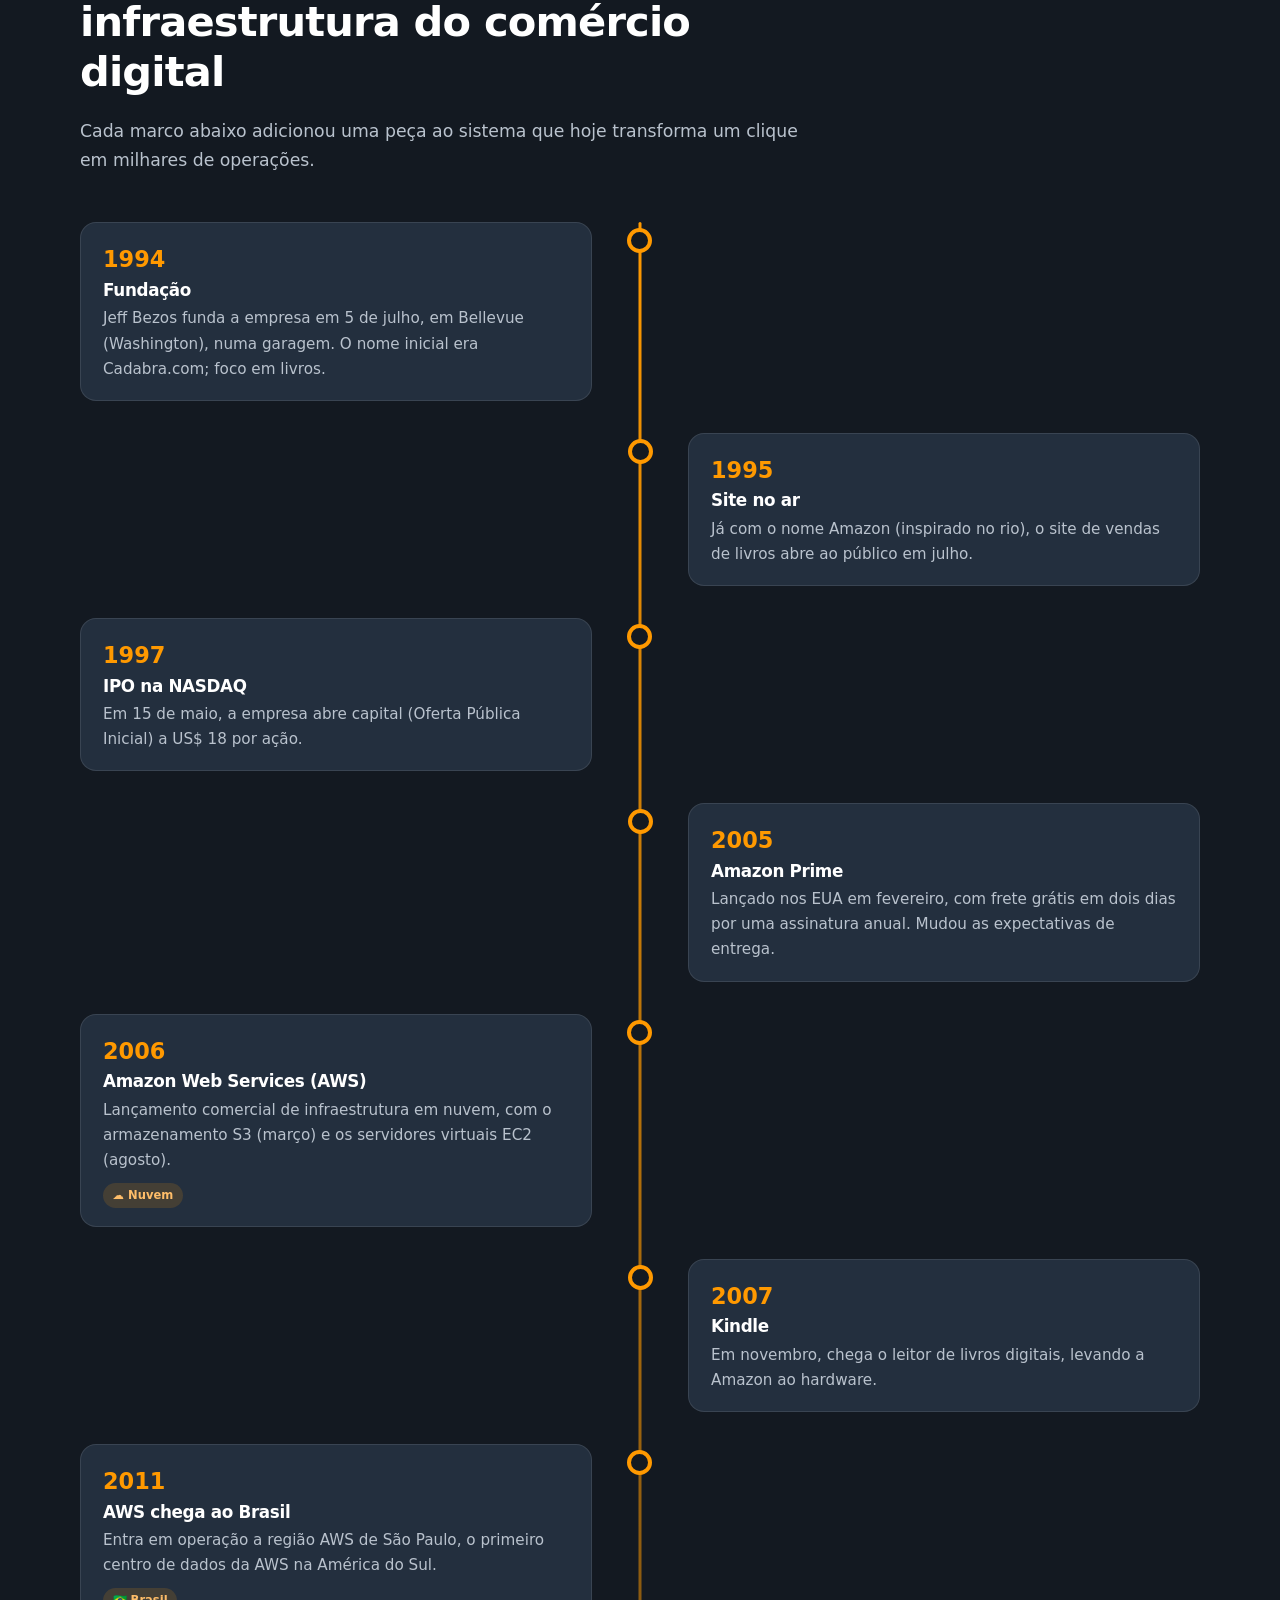
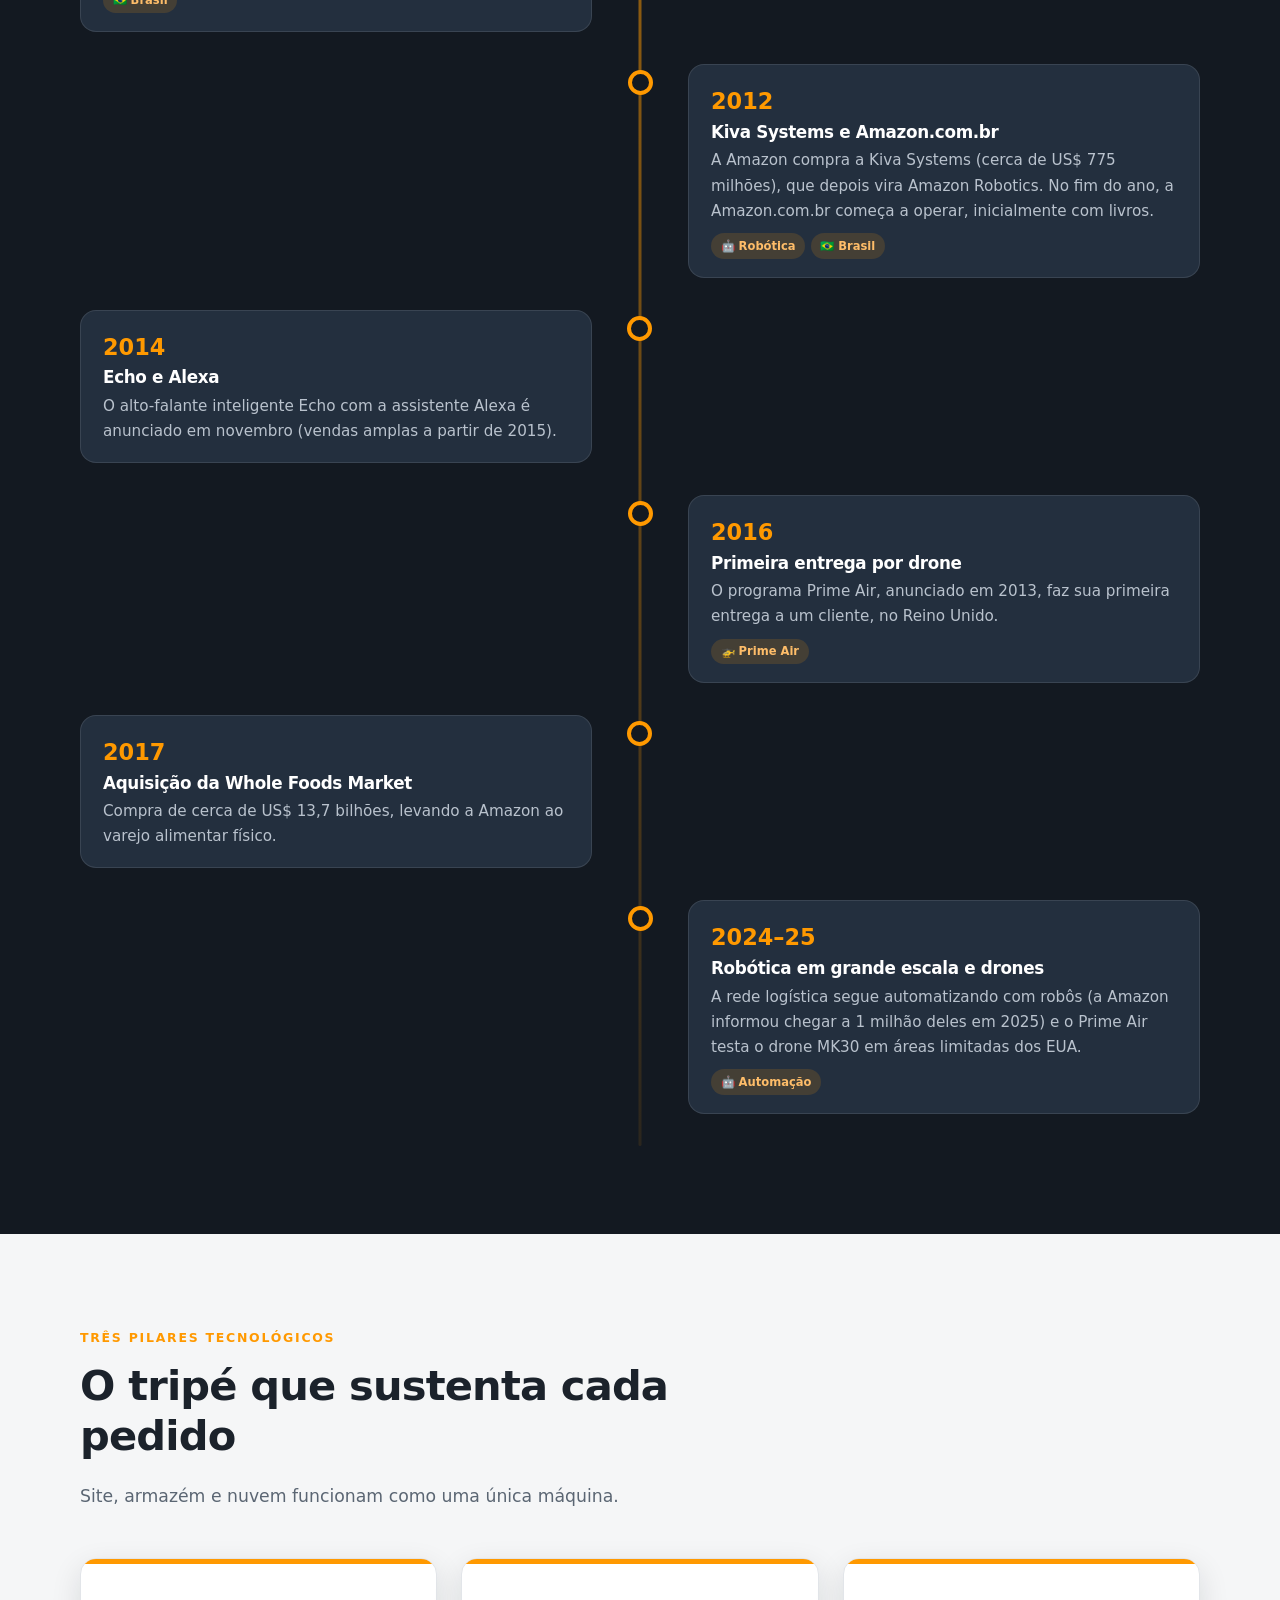
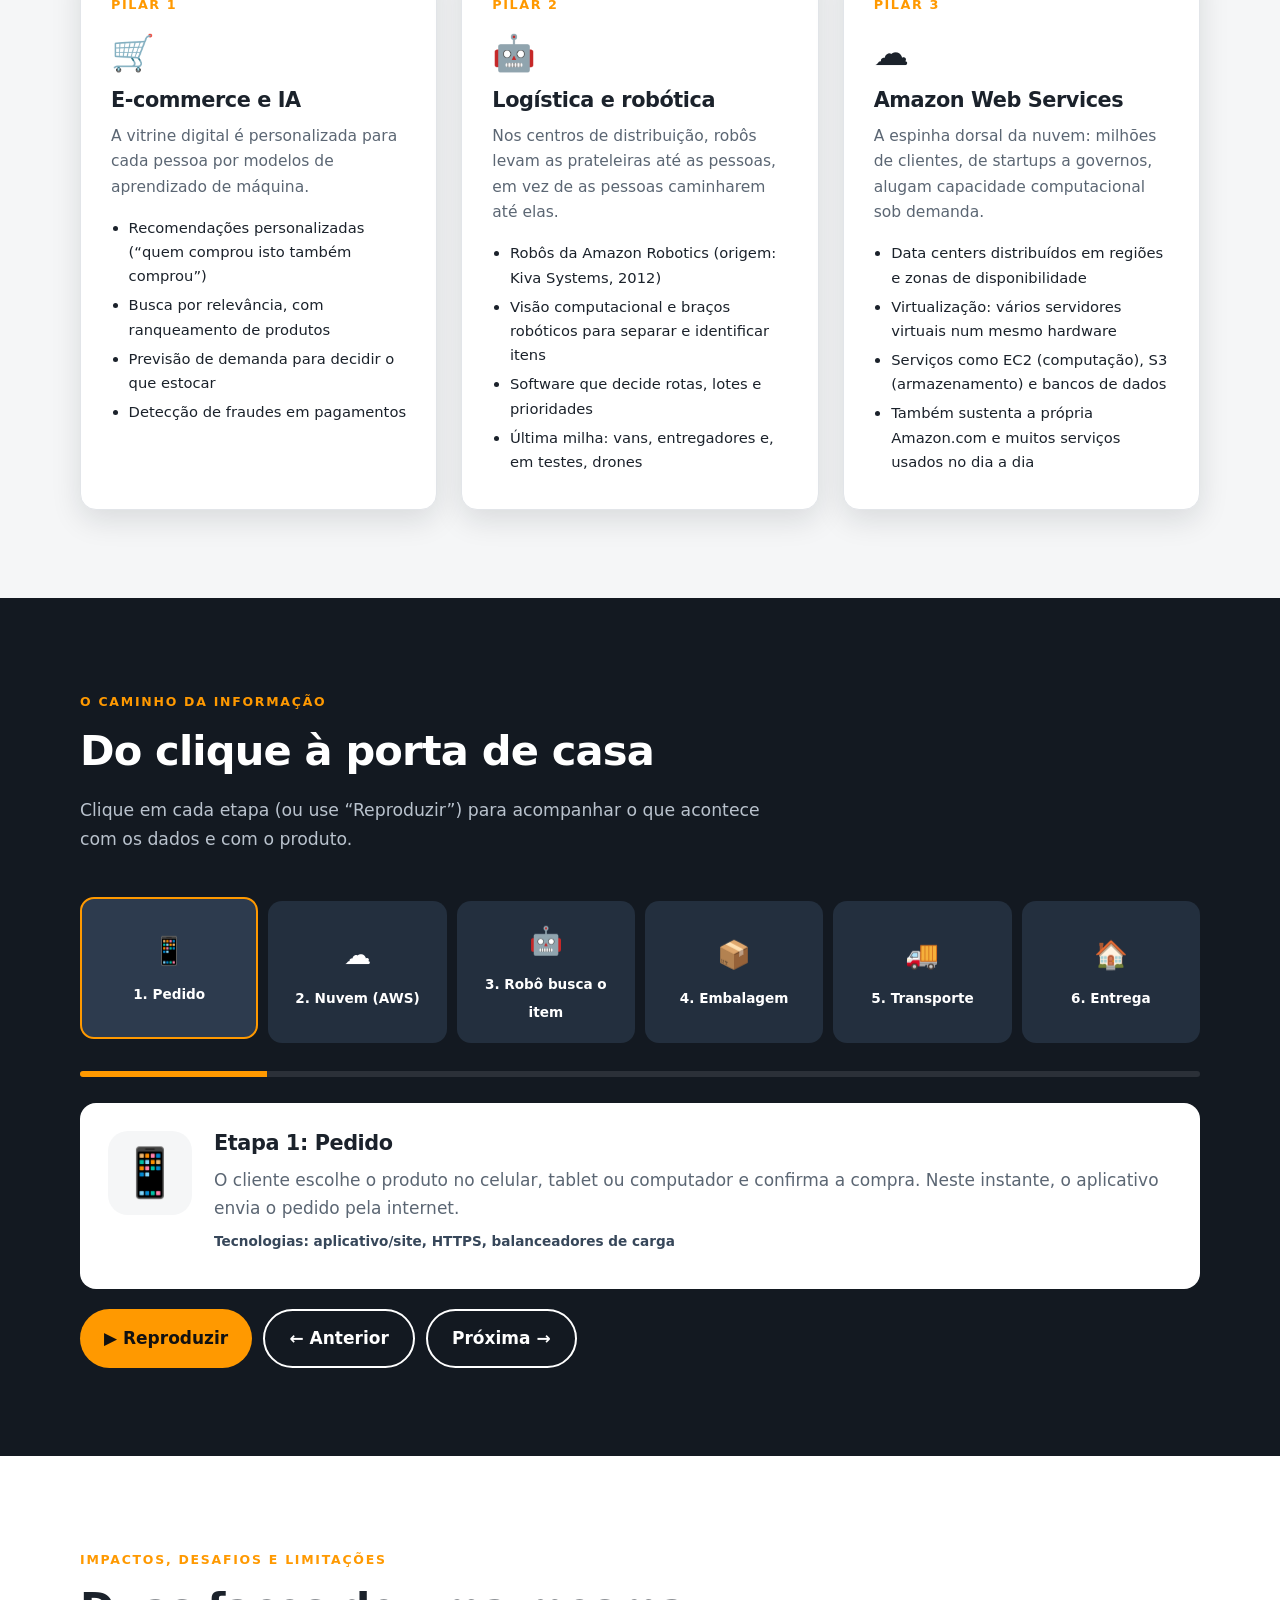
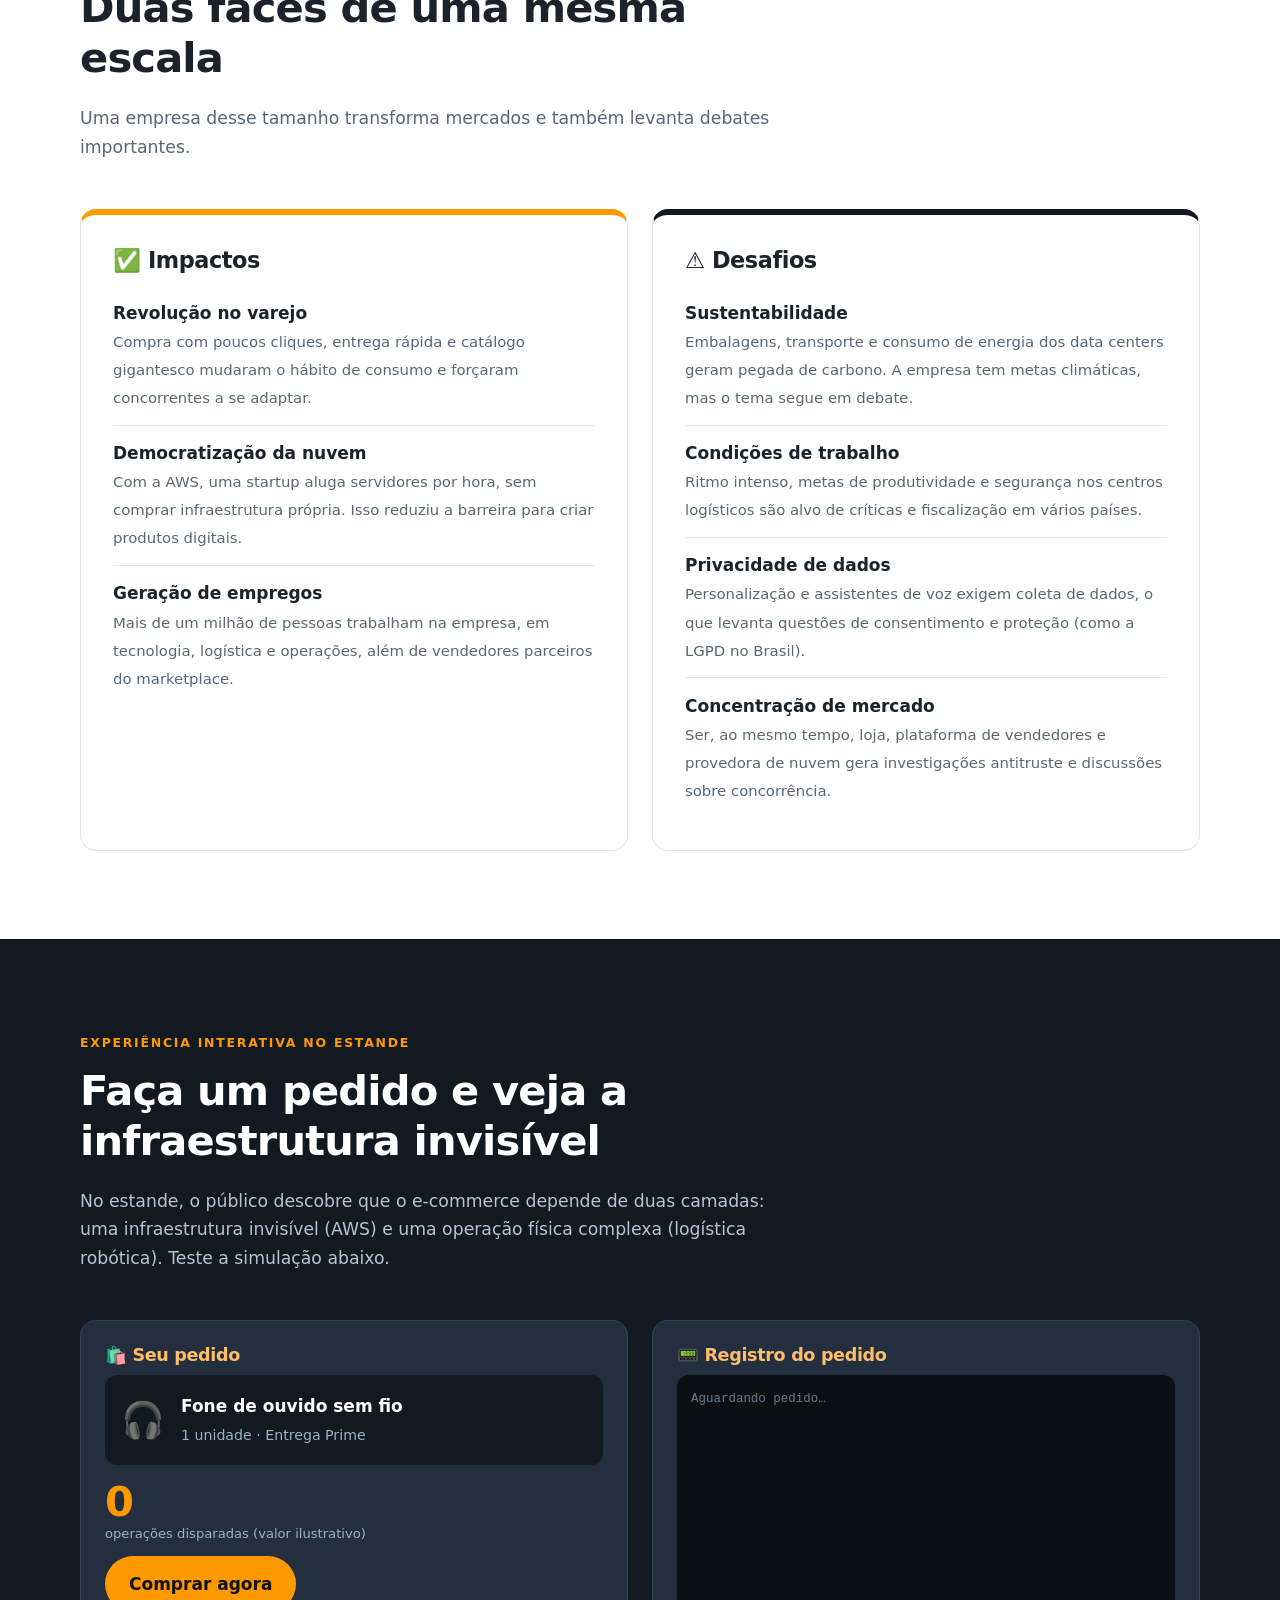
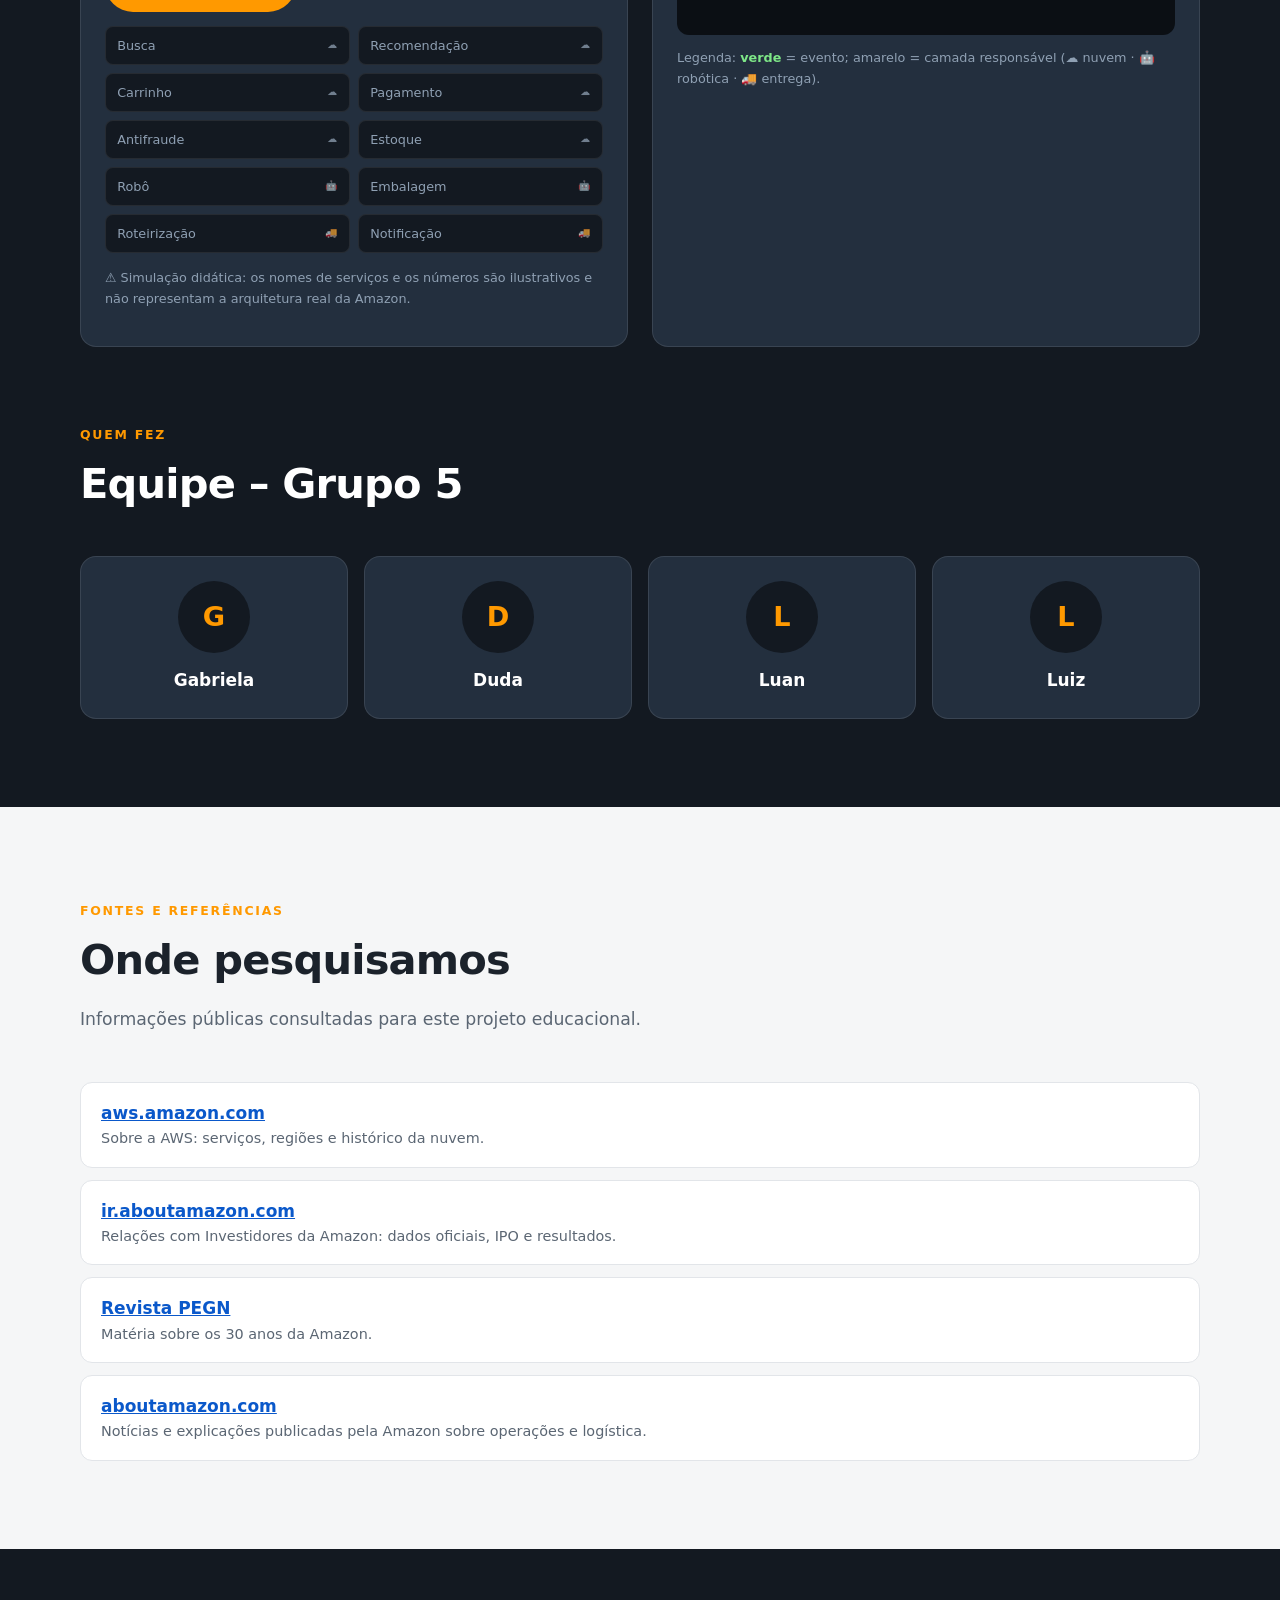
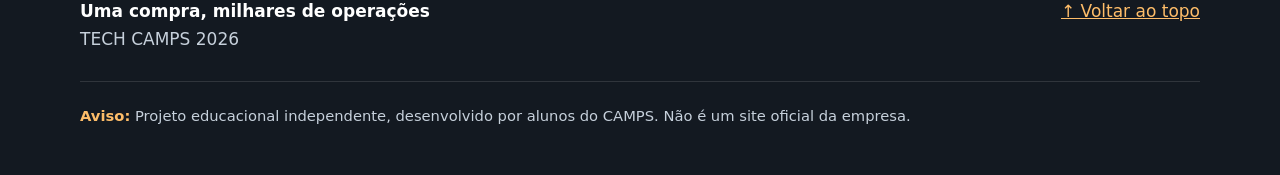
==== commit b78d13e7: "Atualizar para "TECH CAMPS 2026"" ====
--- a/index.html
+++ b/index.html
@@ -3,8 +3,8 @@
 <head>
 <meta charset="UTF-8">
 <meta name="viewport" content="width=device-width, initial-scale=1">
-<title>Uma compra, milhares de operações | Amazon · EXPO TECH CAMPS 2026</title>
-<meta name="description" content="Projeto educacional independente sobre a Amazon: nuvem, sistemas e comércio digital. EXPO TECH CAMPS 2026 – Grupo 5.">
+<title>Uma compra, milhares de operações | Amazon · TECH CAMPS 2026</title>
+<meta name="description" content="Projeto educacional independente sobre a Amazon: nuvem, sistemas e comércio digital. TECH CAMPS 2026 – Grupo 5.">
 <meta name="theme-color" content="#131921">
 <link rel="stylesheet" href="style.css">
 </head>
@@ -19,7 +19,7 @@
       <span class="brand-mark" aria-hidden="true">
         <svg width="20" height="20" viewBox="0 0 24 24" fill="none" stroke="currentColor" stroke-width="2.4" stroke-linecap="round" stroke-linejoin="round"><path d="M21 8l-9-5-9 5 9 5 9-5z"/><path d="M3 8v8l9 5 9-5V8"/><path d="M12 13v8"/></svg>
       </span>
-      <span>Uma compra, milhares de operações<small>EXPO TECH CAMPS 2026 · Grupo 5</small></span>
+      <span>Uma compra, milhares de operações<small>TECH CAMPS 2026 · Grupo 5</small></span>
     </a>
     <button class="burger" id="burger" aria-label="Abrir menu" aria-expanded="false" aria-controls="menu">
       <svg width="26" height="26" viewBox="0 0 24 24" fill="none" stroke="currentColor" stroke-width="2.2" stroke-linecap="round"><path d="M3 6h18M3 12h18M3 18h18"/></svg>
@@ -52,7 +52,7 @@
         <a class="btn btn-ghost" href="#estande">Experiência interativa</a>
       </div>
       <div class="badges">
-        <span class="badge">EXPO TECH CAMPS 2026</span>
+        <span class="badge"> TECH CAMPS 2026</span>
         <span class="badge">Grupo 5</span>
         <span class="badge">Gabriela · Duda · Luan · Luiz</span>
       </div>
@@ -73,8 +73,8 @@
       <span class="eyebrow"> Amazon </span>
       <h2>Da livraria online a gigante de tecnologia</h2>
       <p>A <strong>Amazon.com, Inc.</strong> é uma empresa multinacional americana de tecnologia, com sede em <strong>Seattle, Washington</strong> (e uma segunda sede em Arlington, Virgínia). É considerada uma das <strong>“Big Five”</strong> da tecnologia, ao lado de Alphabet (Google), Apple, Meta e Microsoft.</p>
-      <p>Fundada como uma livraria online, hoje é um dos maiores e-commerces do planeta, a <strong>maior provedora de serviços de nuvem do mundo (AWS)</strong> e dona do <strong>Prime Video</strong>, um dos grandes serviços de streaming globais.</p>
-      <p>Este site é a participação do <strong>Grupo 5</strong> na <strong>EXPO TECH CAMPS 2026</strong>, com a equipe formada por <strong>Gabriela, Duda, Luan e Luiz</strong>.</p>
+      <p>Fundada como uma livraria online, hoje é um dos maiores e-commerces, <strong>uma grande provedora de serviços de nuvem (AWS)</strong> e dona do <strong>Prime Video</strong>, um serviço de streaming conhecido globalmente.</p>
+      <p>Este site é a participação do <strong>Grupo 5</strong> na <strong> TECH CAMPS 2026</strong>, com a equipe formada por <strong>Gabriela, Duda, Luan e Luiz</strong>.</p>
     </div>
     <div class="reveal">
       <div class="facts">
@@ -257,7 +257,9 @@
     <ul class="sources reveal">
       <li><a href="https://aws.amazon.com" target="_blank" rel="noopener noreferrer">aws.amazon.com</a><span>Sobre a AWS: serviços, regiões e histórico da nuvem.</span></li>
       <li><a href="https://ir.aboutamazon.com" target="_blank" rel="noopener noreferrer">ir.aboutamazon.com</a><span>Relações com Investidores da Amazon: dados oficiais, IPO e resultados.</span></li>
-      <li><strong>Revista PEGN</strong><span>Matéria sobre os 30 anos da Amazon. <em>(Equipe: inserir aqui o link e a data de acesso da matéria usada.)</em></span></li>
+      <li><a href="https://revistapegn.globo.com/negocios/noticia/2024/07/30-anos-da-amazon-relembre-a-trajetoria-da-gigante-da-tecnologia-fundada-por-jeff-bezos.ghtml" target="_blank" rel="noopener noreferrer">Revista PEGN</a><span>Matéria sobre os 30 anos da Amazon.</span></li>
+     <li><a href="https://www.aboutamazon.com/news/operations" target="_blank" rel="noopener noreferrer">aboutamazon.com</a><span>Notícias e explicações publicadas pela Amazon sobre operações e logística.</span></li>
+    
     </ul>
   </div>
 </section>
@@ -268,7 +270,7 @@
 <footer>
   <div class="container">
     <div class="foot-grid">
-      <div><b style="color:#fff">Uma compra, milhares de operações</b><br>EXPO TECH CAMPS 2026 </div>
+      <div><b style="color:#fff">Uma compra, milhares de operações</b><br> TECH CAMPS 2026 </div>
       <div><a href="#inicio" style="color:var(--yellow)">↑ Voltar ao topo</a></div>
     </div>
     <p class="foot-aviso"><strong>Aviso:</strong> Projeto educacional independente, desenvolvido por alunos do CAMPS. Não é um site oficial da empresa.</p>
